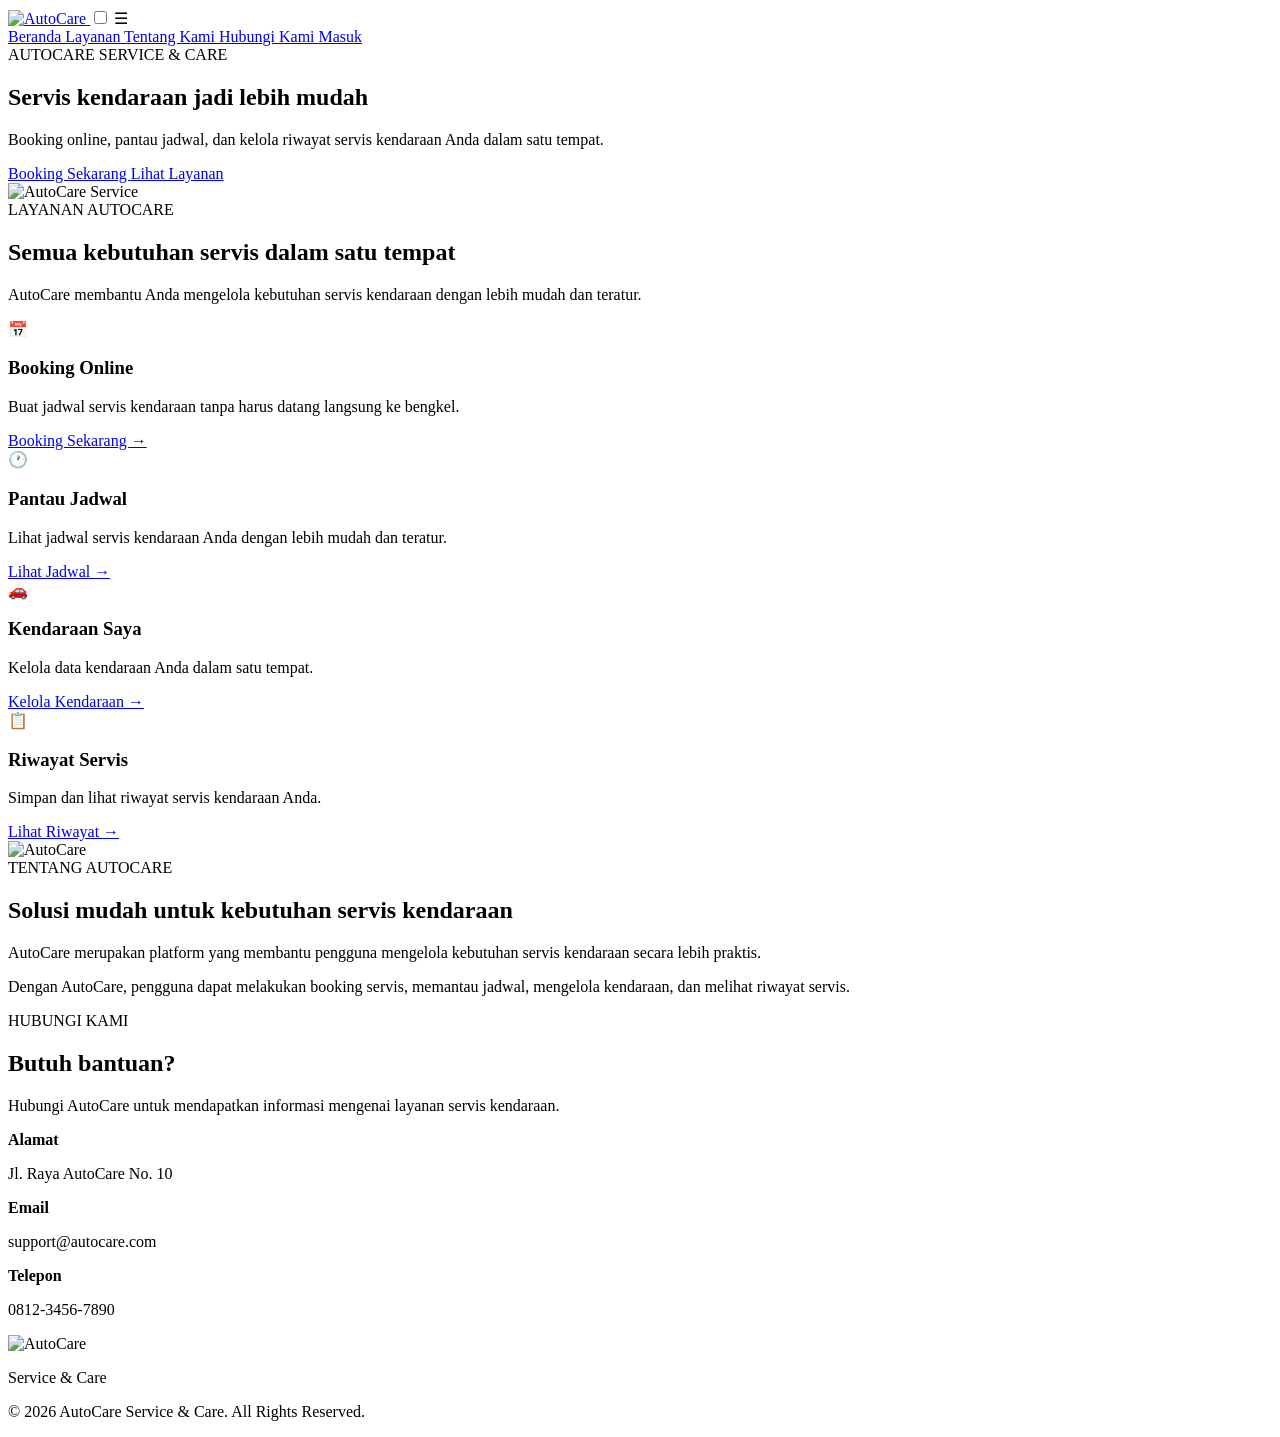
==== index.html @ 20d0d953 "BAB 2 HTML CSS : Tambahkan index login register dan responsive AutoCare" ====
<!DOCTYPE html>
<html lang="id">

<head>
    <meta charset="UTF-8">

    <meta name="viewport"
          content="width=device-width, initial-scale=1.0">

    <title>AutoCare - Service & Care</title>

    <!-- Google Font -->
    <link rel="preconnect"
          href="https://fonts.googleapis.com">

    <link rel="preconnect"
          href="https://fonts.gstatic.com"
          crossorigin>

    <link href="https://fonts.googleapis.com/css2?family=Poppins:wght@400;500;600;700&display=swap"
          rel="stylesheet">

    <!-- CSS -->
    <link rel="stylesheet"
          href="css/style.css">
</head>

<body>

    <!-- NAVBAR -->
    <header class="navbar">

        <div class="nav-container">

            <a href="index.html" class="logo">
                <img src="assets/logo.png"
                     alt="AutoCare">
            </a>

            <!-- Menu Mobile -->
            <input type="checkbox"
                   id="menu-toggle">

            <label for="menu-toggle"
                   class="menu-icon">
                ☰
            </label>

            <nav class="nav-menu">

                <a href="index.html"
                   class="active">
                    Beranda
                </a>

                <a href="#layanan">
                    Layanan
                </a>

                <a href="#tentang">
                    Tentang Kami
                </a>

                <a href="#kontak">
                    Hubungi Kami
                </a>

                <a href="login.html"
                   class="btn-login">
                    Masuk
                </a>

            </nav>

        </div>

    </header>


    <!-- HERO -->
    <main>

        <section class="hero">

            <div class="hero-container">

                <div class="hero-content">

                    <span class="hero-label">
                        AUTOCARE SERVICE & CARE
                    </span>

                    <h1>
                        Servis kendaraan
                        jadi lebih mudah
                    </h1>

                    <p>
                        Booking online, pantau jadwal,
                        dan kelola riwayat servis
                        kendaraan Anda dalam satu tempat.
                    </p>

                    <div class="hero-buttons">

                        <a href="login.html"
                           class="btn-primary">
                            Booking Sekarang
                        </a>

                        <a href="#layanan"
                           class="btn-secondary">
                            Lihat Layanan
                        </a>

                    </div>

                </div>


                <div class="hero-image">

                    <img src="assets/logo.png"
                         alt="AutoCare Service">

                </div>

            </div>

        </section>


        <!-- LAYANAN -->
        <section class="services"
                 id="layanan">

            <div class="section-heading">

                <span>
                    LAYANAN AUTOCARE
                </span>

                <h2>
                    Semua kebutuhan servis
                    dalam satu tempat
                </h2>

                <p>
                    AutoCare membantu Anda mengelola
                    kebutuhan servis kendaraan dengan
                    lebih mudah dan teratur.
                </p>

            </div>


            <div class="service-grid">

                <div class="service-card">

                    <div class="service-icon">
                        📅
                    </div>

                    <h3>
                        Booking Online
                    </h3>

                    <p>
                        Buat jadwal servis kendaraan
                        tanpa harus datang langsung
                        ke bengkel.
                    </p>

                    <a href="login.html">
                        Booking Sekarang →
                    </a>

                </div>


                <div class="service-card">

                    <div class="service-icon">
                        🕐
                    </div>

                    <h3>
                        Pantau Jadwal
                    </h3>

                    <p>
                        Lihat jadwal servis kendaraan
                        Anda dengan lebih mudah dan
                        teratur.
                    </p>

                    <a href="login.html">
                        Lihat Jadwal →
                    </a>

                </div>


                <div class="service-card">

                    <div class="service-icon">
                        🚗
                    </div>

                    <h3>
                        Kendaraan Saya
                    </h3>

                    <p>
                        Kelola data kendaraan Anda
                        dalam satu tempat.
                    </p>

                    <a href="login.html">
                        Kelola Kendaraan →
                    </a>

                </div>


                <div class="service-card">

                    <div class="service-icon">
                        📋
                    </div>

                    <h3>
                        Riwayat Servis
                    </h3>

                    <p>
                        Simpan dan lihat riwayat
                        servis kendaraan Anda.
                    </p>

                    <a href="login.html">
                        Lihat Riwayat →
                    </a>

                </div>

            </div>

        </section>


        <!-- TENTANG -->
        <section class="about"
                 id="tentang">

            <div class="about-container">

                <div class="about-image">

                    <div class="about-logo">
                        <img src="assets/logo.png"
                             alt="AutoCare">
                    </div>

                </div>


                <div class="about-content">

                    <span>
                        TENTANG AUTOCARE
                    </span>

                    <h2>
                        Solusi mudah untuk
                        kebutuhan servis kendaraan
                    </h2>

                    <p>
                        AutoCare merupakan platform yang
                        membantu pengguna mengelola
                        kebutuhan servis kendaraan secara
                        lebih praktis.
                    </p>

                    <p>
                        Dengan AutoCare, pengguna dapat
                        melakukan booking servis, memantau
                        jadwal, mengelola kendaraan, dan
                        melihat riwayat servis.
                    </p>

                </div>

            </div>

        </section>


        <!-- KONTAK -->
        <section class="contact"
                 id="kontak">

            <div class="contact-container">

                <div class="contact-content">

                    <span>
                        HUBUNGI KAMI
                    </span>

                    <h2>
                        Butuh bantuan?
                    </h2>

                    <p>
                        Hubungi AutoCare untuk mendapatkan
                        informasi mengenai layanan servis
                        kendaraan.
                    </p>

                </div>


                <div class="contact-info">

                    <div class="contact-item">

                        <strong>
                            Alamat
                        </strong>

                        <p>
                            Jl. Raya AutoCare No. 10
                        </p>

                    </div>


                    <div class="contact-item">

                        <strong>
                            Email
                        </strong>

                        <p>
                            support@autocare.com
                        </p>

                    </div>


                    <div class="contact-item">

                        <strong>
                            Telepon
                        </strong>

                        <p>
                            0812-3456-7890
                        </p>

                    </div>

                </div>

            </div>

        </section>

    </main>


    <!-- FOOTER -->
    <footer>

        <div class="footer-container">

            <div class="footer-brand">

                <img src="assets/logo.png"
                     alt="AutoCare">

                <p>
                    Service & Care
                </p>

            </div>


            <div class="footer-text">

                <p>
                    © 2026 AutoCare Service & Care.
                    All Rights Reserved.
                </p>

            </div>

        </div>

    </footer>

</body>

</html>
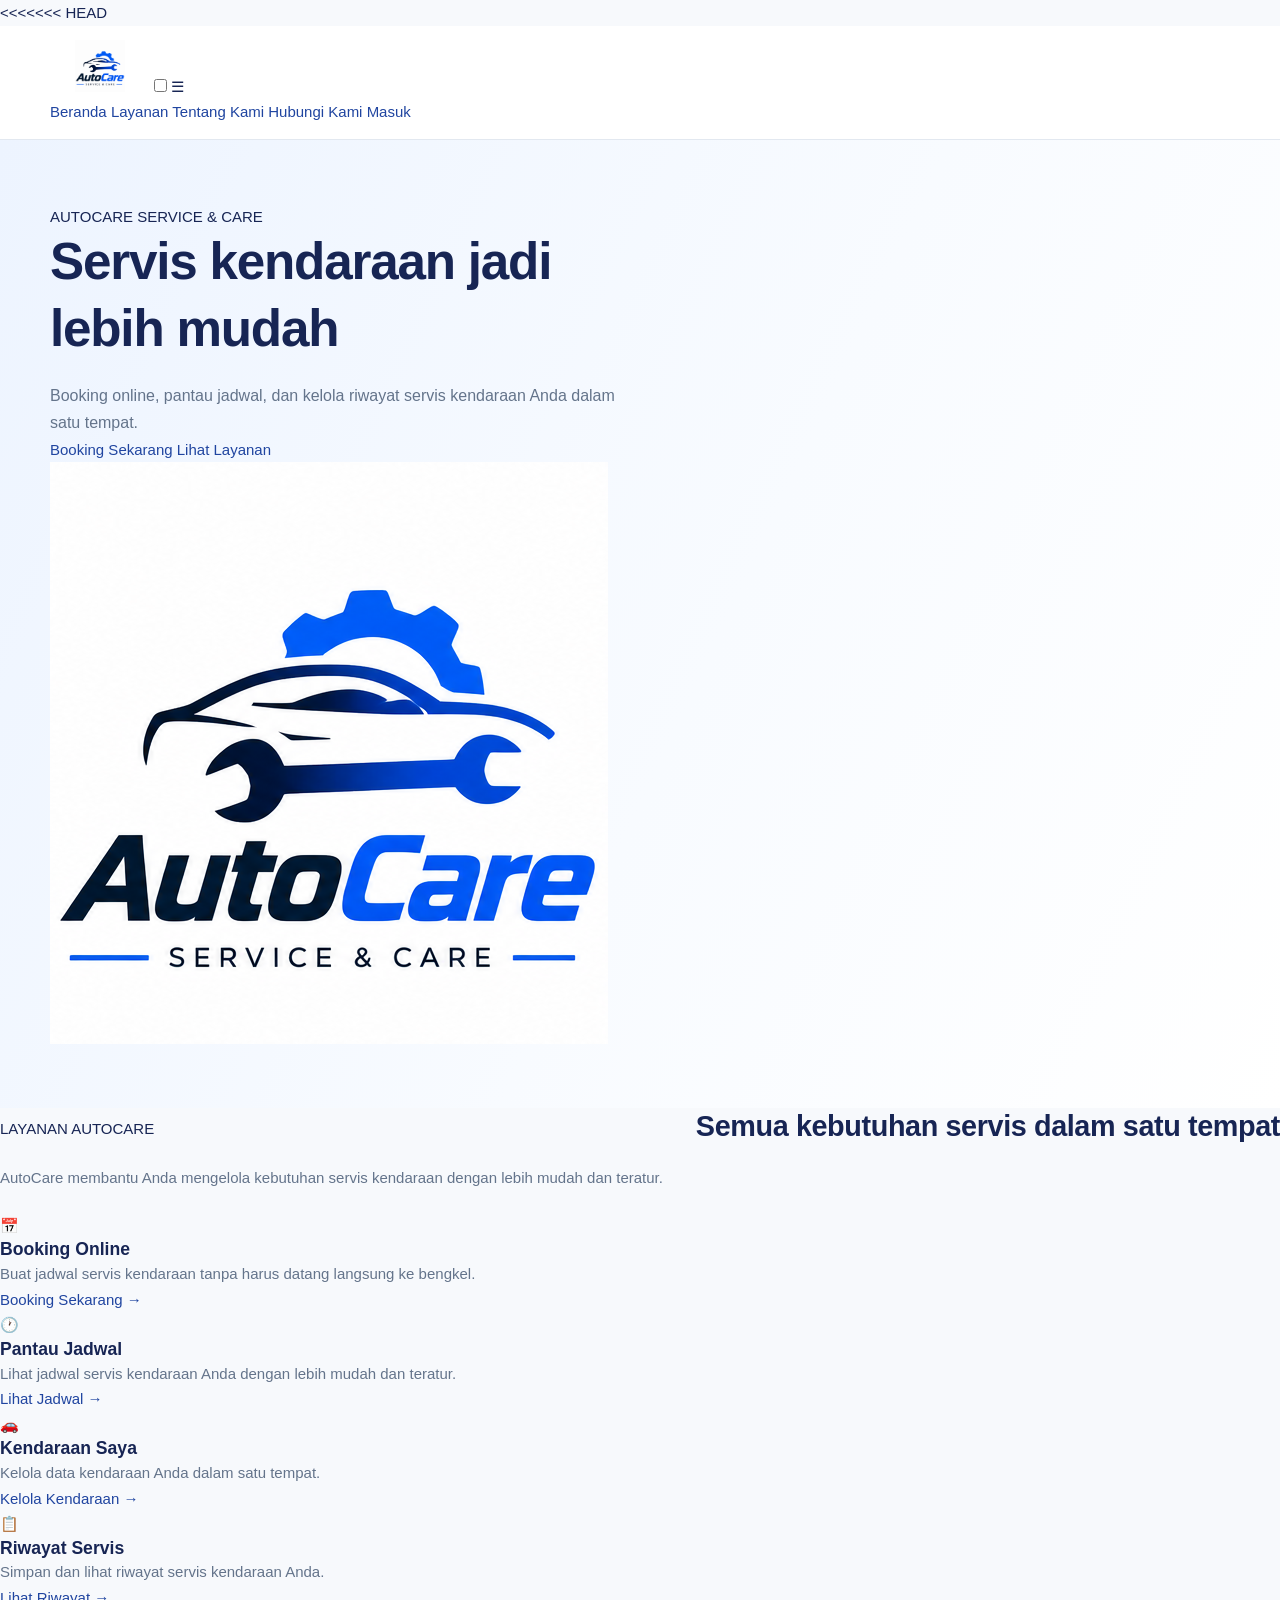
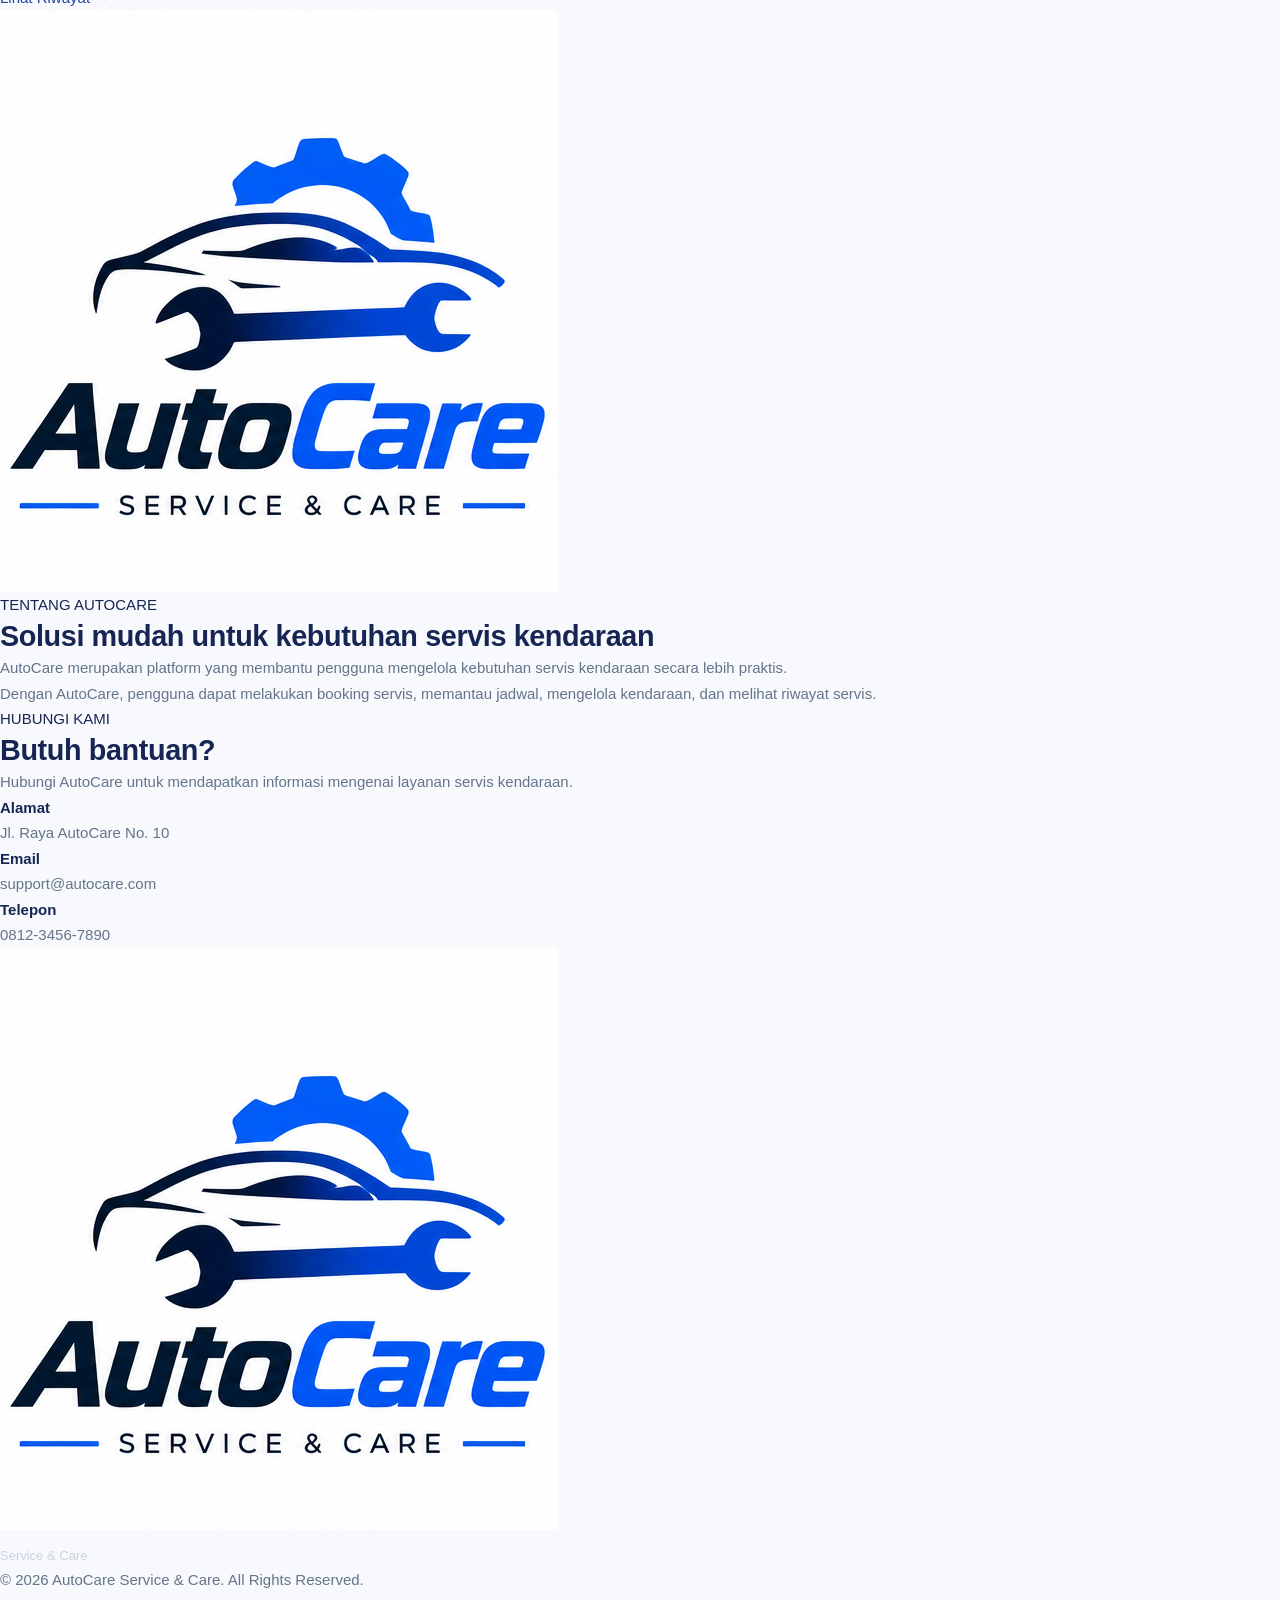
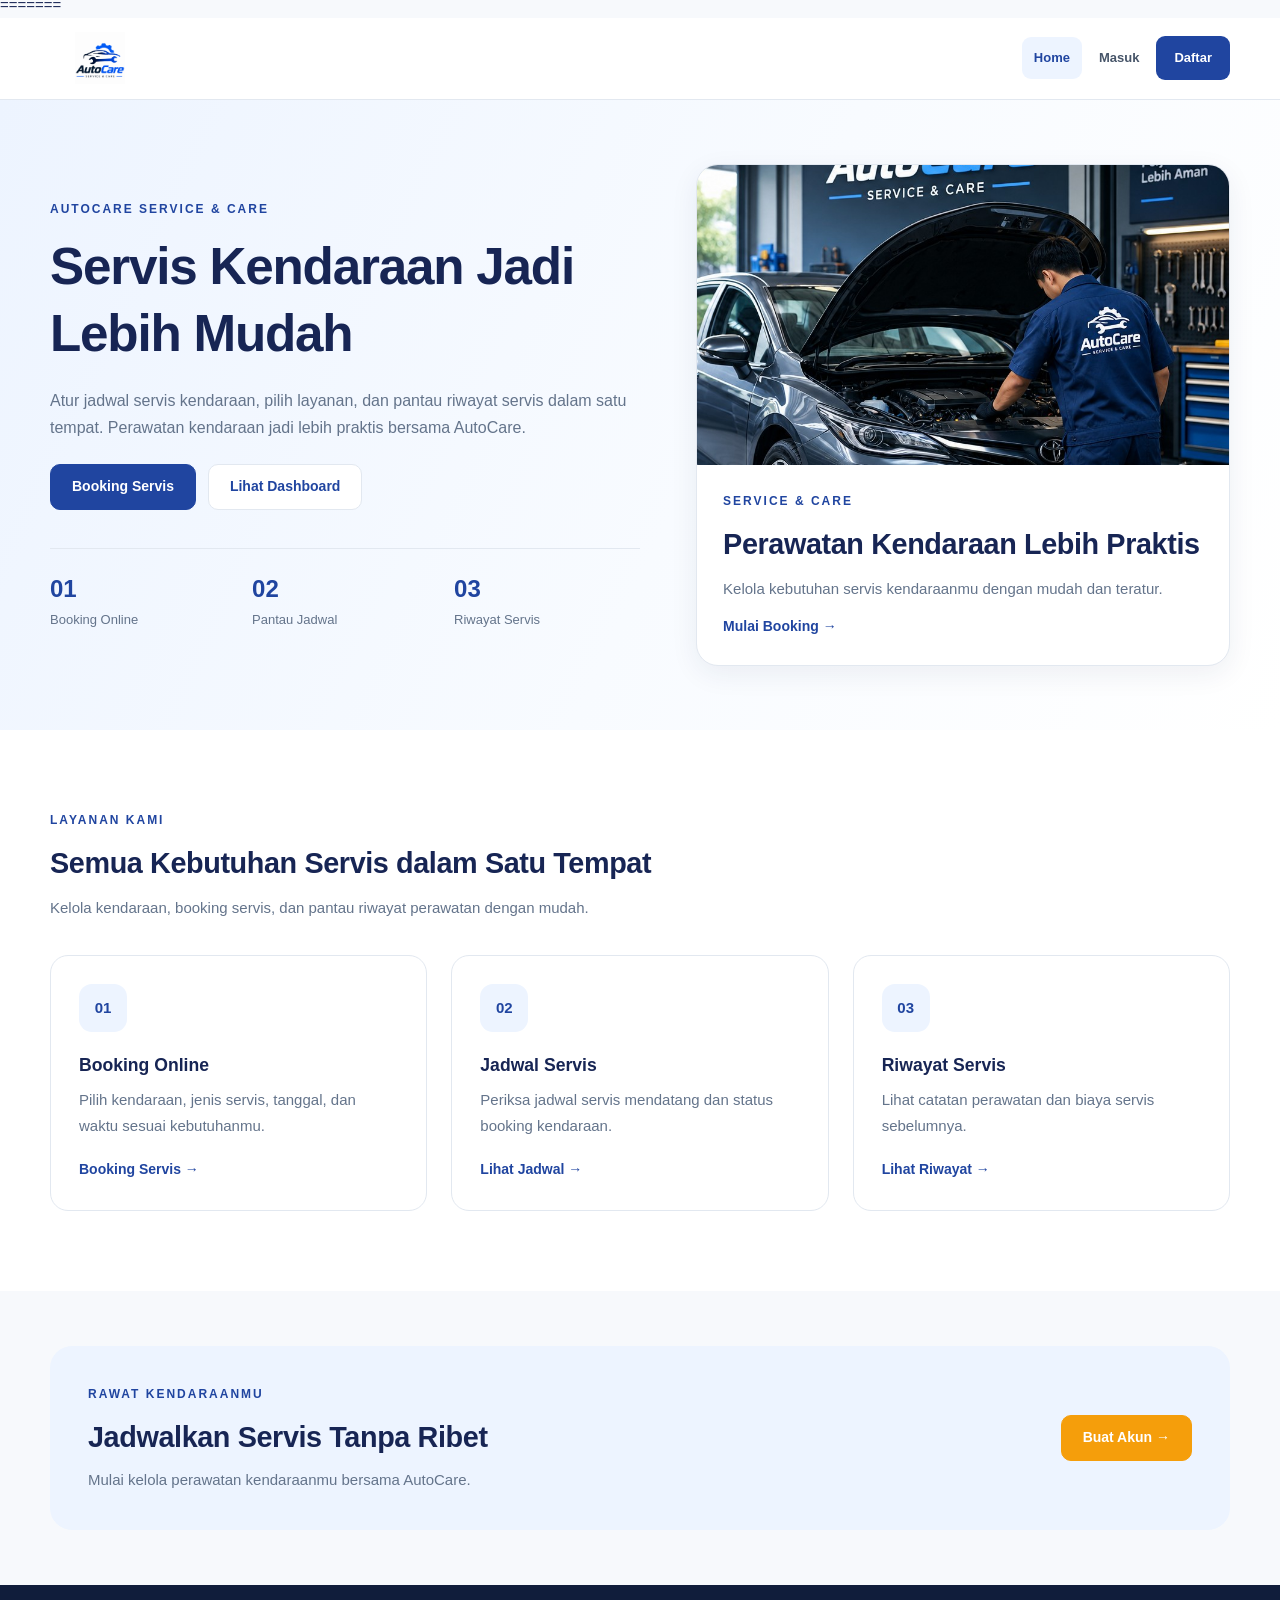
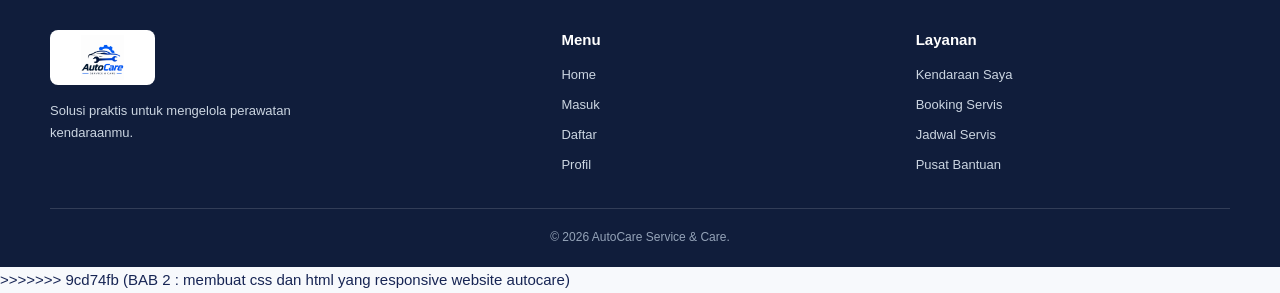
==== commit 145059bf: "BAB 2 : membuat css dan html yang responsive website autocare" ====
--- a/index.html
+++ b/index.html
@@ -1,3 +1,4 @@
+<<<<<<< HEAD
 <!DOCTYPE html>
 <html lang="id">
 
@@ -404,4 +405,133 @@
 
 </body>
 
-</html>+</html>
+=======
+
+<!DOCTYPE html>
+<html lang="id">
+<head>
+    <meta charset="UTF-8">
+    <meta name="viewport" content="width=device-width, initial-scale=1.0">
+    <title>AutoCare - Home</title>
+    <link rel="stylesheet" href="css/style.css">
+</head>
+<body>
+
+<header class="navbar">
+    <a class="logo" href="index.html">
+        <img src="assets/logo.png" alt="AutoCare">
+    </a>
+    <nav class="nav-links">
+        <a class="active" href="index.html">Home</a>
+        <a href="login.html">Masuk</a>
+        <a class="nav-button" href="register.html">Daftar</a>
+    </nav>
+</header>
+
+<main>
+    <section class="hero">
+        <div class="hero-content">
+            <p class="tagline">AUTOCARE SERVICE & CARE</p>
+            <h1>Servis Kendaraan Jadi Lebih Mudah</h1>
+            <p>Atur jadwal servis kendaraan, pilih layanan, dan pantau riwayat servis dalam satu tempat. Perawatan kendaraan jadi lebih praktis bersama AutoCare.</p>
+
+            <div class="hero-actions">
+                <a class="btn" href="booking.html">Booking Servis</a>
+                <a class="btn btn-outline" href="dashboard.html">Lihat Dashboard</a>
+            </div>
+
+            <div class="hero-info">
+                <div><h3>01</h3><p>Booking Online</p></div>
+                <div><h3>02</h3><p>Pantau Jadwal</p></div>
+                <div><h3>03</h3><p>Riwayat Servis</p></div>
+            </div>
+        </div>
+
+        <div class="hero-card">
+            <img src="assets/autocare.jpg" alt="Mekanik sedang memperbaiki kendaraan">
+            <div class="hero-card-content">
+                <p class="tagline">SERVICE & CARE</p>
+                <h2>Perawatan Kendaraan Lebih Praktis</h2>
+                <p>Kelola kebutuhan servis kendaraanmu dengan mudah dan teratur.</p>
+                <a class="text-link" href="booking.html">Mulai Booking →</a>
+            </div>
+        </div>
+    </section>
+
+    <section class="section">
+        <div class="container">
+            <div class="section-intro">
+                <p class="tagline">LAYANAN KAMI</p>
+                <h2>Semua Kebutuhan Servis dalam Satu Tempat</h2>
+                <p>Kelola kendaraan, booking servis, dan pantau riwayat perawatan dengan mudah.</p>
+            </div>
+
+            <div class="card-grid">
+                <article class="card">
+                    <div class="feature-number">01</div>
+                    <h3>Booking Online</h3>
+                    <p>Pilih kendaraan, jenis servis, tanggal, dan waktu sesuai kebutuhanmu.</p>
+                    <a class="text-link" href="booking.html">Booking Servis →</a>
+                </article>
+
+                <article class="card">
+                    <div class="feature-number">02</div>
+                    <h3>Jadwal Servis</h3>
+                    <p>Periksa jadwal servis mendatang dan status booking kendaraan.</p>
+                    <a class="text-link" href="jadwal.html">Lihat Jadwal →</a>
+                </article>
+
+                <article class="card">
+                    <div class="feature-number">03</div>
+                    <h3>Riwayat Servis</h3>
+                    <p>Lihat catatan perawatan dan biaya servis sebelumnya.</p>
+                    <a class="text-link" href="riwayat.html">Lihat Riwayat →</a>
+                </article>
+            </div>
+        </div>
+    </section>
+
+    <section class="container">
+        <div class="cta">
+            <div>
+                <p class="tagline">RAWAT KENDARAANMU</p>
+                <h2>Jadwalkan Servis Tanpa Ribet</h2>
+                <p>Mulai kelola perawatan kendaraanmu bersama AutoCare.</p>
+            </div>
+            <a href="register.html" class="btn btn-orange">Buat Akun →</a>
+        </div>
+    </section>
+</main>
+
+<footer class="footer">
+    <div class="footer-grid">
+        <div class="footer-brand">
+            <a class="logo" href="index.html"><img src="assets/logo.png" alt="AutoCare"></a>
+            <p>Solusi praktis untuk mengelola perawatan kendaraanmu.</p>
+        </div>
+        <div>
+            <h3>Menu</h3>
+            <nav class="footer-links">
+                <a href="index.html">Home</a>
+                <a href="login.html">Masuk</a>
+                <a href="register.html">Daftar</a>
+                <a href="profil.html">Profil</a>
+            </nav>
+        </div>
+        <div>
+            <h3>Layanan</h3>
+            <nav class="footer-links">
+                <a href="kendaraan.html">Kendaraan Saya</a>
+                <a href="booking.html">Booking Servis</a>
+                <a href="jadwal.html">Jadwal Servis</a>
+                <a href="bantuan.html">Pusat Bantuan</a>
+            </nav>
+        </div>
+    </div>
+    <div class="footer-bottom">© 2026 AutoCare Service & Care.</div>
+</footer>
+
+</body>
+</html>
+>>>>>>> 9cd74fb (BAB 2 : membuat css dan html yang responsive website autocare)
--- a/css/style.css
+++ b/css/style.css
@@ -0,0 +1,1294 @@
+
+/* ========================================
+   AUTOCARE SERVICE & CARE
+   Responsive CSS - Desktop, Tablet, Mobile
+   ======================================== */
+
+/* 1. RESET */
+:root {
+    --primary: #2045a0;
+    --primary-dark: #142c68;
+    --primary-light: #edf4ff;
+    --orange: #f59e0b;
+    --text: #172554;
+    --muted: #64748b;
+    --border: #e2e8f0;
+    --background: #f7f9fc;
+    --white: #ffffff;
+    --radius: 18px;
+    --shadow: 0 8px 28px rgba(22, 44, 90, 0.07);
+}
+
+* {
+    margin: 0;
+    padding: 0;
+    box-sizing: border-box;
+}
+
+html {
+    scroll-behavior: smooth;
+    scroll-padding-top: 100px;
+}
+
+body {
+    font-family: Arial, Helvetica, sans-serif;
+    color: var(--text);
+    background: var(--background);
+    font-size: 15px;
+    line-height: 1.7;
+    min-height: 100vh;
+}
+
+img {
+    display: block;
+    max-width: 100%;
+}
+
+a {
+    color: var(--primary);
+    text-decoration: none;
+    transition: color 0.2s ease, background 0.2s ease;
+}
+
+a:hover {
+    color: var(--primary-dark);
+}
+
+button,
+input,
+select,
+textarea {
+    font: inherit;
+}
+
+button {
+    cursor: pointer;
+}
+
+h1,
+h2,
+h3,
+h4 {
+    color: var(--text);
+    line-height: 1.3;
+    overflow-wrap: anywhere;
+}
+
+h1 {
+    font-size: clamp(2rem, 4vw, 3.4rem);
+    letter-spacing: -1.2px;
+}
+
+h2 {
+    font-size: clamp(1.3rem, 2.5vw, 1.8rem);
+    letter-spacing: -0.4px;
+}
+
+h3 {
+    font-size: 1.1rem;
+}
+
+p {
+    color: var(--muted);
+}
+
+.container {
+    width: min(1180px, calc(100% - 48px));
+    margin: 0 auto;
+}
+
+.page {
+    padding: 42px 0 70px;
+}
+
+/* 2. NAVBAR */
+
+.navbar {
+    width: 100%;
+    min-height: 86px;
+    padding: 14px max(24px, calc((100% - 1180px) / 2));
+    background: var(--white);
+    border-bottom: 1px solid var(--border);
+    display: flex;
+    align-items: center;
+    justify-content: space-between;
+    gap: 24px;
+    position: relative;
+    z-index: 5;
+}
+
+.logo {
+    display: inline-flex;
+    align-items: center;
+    flex-shrink: 0;
+}
+
+.logo img {
+    width: 100px;
+    height: 54px;
+    object-fit: contain;
+}
+
+.nav-links {
+    display: flex;
+    align-items: center;
+    justify-content: flex-end;
+    flex-wrap: wrap;
+    gap: 8px;
+}
+
+.nav-links a {
+    color: #475569;
+    padding: 10px 14px;
+    border-radius: 9px;
+    font-size: 14px;
+    font-weight: 600;
+    white-space: nowrap;
+}
+
+.nav-links a:hover,
+.nav-links a.active {
+    color: var(--primary);
+    background: var(--primary-light);
+}
+
+.nav-links a.nav-button {
+    color: var(--white);
+    background: var(--primary);
+    padding: 11px 21px;
+}
+
+.nav-links a.nav-button:hover {
+    color: var(--white);
+    background: var(--primary-dark);
+}
+
+/* 3. BUTTONS */
+
+.btn {
+    display: inline-flex;
+    align-items: center;
+    justify-content: center;
+    gap: 8px;
+    min-height: 46px;
+    padding: 11px 21px;
+    background: var(--primary);
+    color: var(--white);
+    border: 1px solid var(--primary);
+    border-radius: 10px;
+    font-size: 14px;
+    font-weight: 700;
+    text-align: center;
+    line-height: 1.4;
+    transition: all 0.2s ease;
+}
+
+.btn:hover {
+    color: var(--white);
+    background: var(--primary-dark);
+    border-color: var(--primary-dark);
+    transform: translateY(-1px);
+}
+
+.btn-outline {
+    color: var(--primary);
+    background: var(--white);
+    border-color: var(--border);
+}
+
+.btn-outline:hover {
+    color: var(--primary-dark);
+    background: var(--primary-light);
+    border-color: var(--primary);
+}
+
+.btn-orange {
+    color: #fff;
+    background: var(--orange);
+    border-color: var(--orange);
+}
+
+.btn-orange:hover {
+    color: #fff;
+    background: #d97706;
+    border-color: #d97706;
+}
+
+.text-link {
+    display: inline-block;
+    font-weight: 700;
+    font-size: 14px;
+}
+
+.hero-actions,
+.form-actions {
+    display: flex;
+    flex-wrap: wrap;
+    align-items: center;
+    gap: 12px;
+    margin-top: 22px;
+}
+
+/* 4. HOME / HERO */
+
+.hero {
+    width: 100%;
+    min-height: 570px;
+    padding: 64px max(24px, calc((100% - 1180px) / 2));
+    display: grid;
+    grid-template-columns: minmax(0, 1.05fr) minmax(0, 0.95fr);
+    align-items: center;
+    gap: 56px;
+    background: linear-gradient(115deg, #edf4ff 0%, #f8fbff 55%, #ffffff 100%);
+}
+
+.hero-content {
+    min-width: 0;
+}
+
+.tagline {
+    color: var(--primary);
+    font-size: 12px;
+    font-weight: 800;
+    letter-spacing: 2px;
+    text-transform: uppercase;
+    margin-bottom: 15px;
+}
+
+.hero-content h1 {
+    max-width: 650px;
+    margin-bottom: 20px;
+}
+
+.hero-content > p:not(.tagline) {
+    max-width: 590px;
+    font-size: 16px;
+}
+
+.hero-card {
+    min-width: 0;
+    overflow: hidden;
+    background: var(--white);
+    border: 1px solid var(--border);
+    border-radius: 22px;
+    box-shadow: var(--shadow);
+}
+
+.hero-card > img {
+    width: 100%;
+    height: 300px;
+    object-fit: cover;
+}
+
+.hero-card-content {
+    padding: 26px;
+}
+
+.hero-card-content h2 {
+    margin-bottom: 12px;
+}
+
+.hero-card-content .text-link {
+    margin-top: 14px;
+}
+
+.hero-info {
+    display: grid;
+    grid-template-columns: repeat(3, minmax(0, 1fr));
+    gap: 16px;
+    margin-top: 38px;
+    padding-top: 24px;
+    border-top: 1px solid var(--border);
+}
+
+.hero-info > div {
+    min-width: 0;
+}
+
+.hero-info h3 {
+    color: var(--primary);
+    font-size: 24px;
+    margin-bottom: 5px;
+}
+
+.hero-info p {
+    font-size: 13px;
+}
+
+/* 5. SECTION & FEATURE CARDS */
+
+.section {
+    padding: 80px 0;
+    background: var(--white);
+}
+
+.section-intro {
+    max-width: 650px;
+    margin-bottom: 35px;
+}
+
+.section-intro h2 {
+    margin-bottom: 12px;
+}
+
+.card-grid {
+    display: grid;
+    grid-template-columns: repeat(3, minmax(0, 1fr));
+    gap: 24px;
+}
+
+.card {
+    min-width: 0;
+    padding: 28px;
+    background: var(--white);
+    border: 1px solid var(--border);
+    border-radius: var(--radius);
+    transition: transform 0.2s ease, box-shadow 0.2s ease;
+}
+
+.card:hover {
+    transform: translateY(-4px);
+    box-shadow: var(--shadow);
+}
+
+.feature-number {
+    display: inline-flex;
+    align-items: center;
+    justify-content: center;
+    width: 48px;
+    height: 48px;
+    margin-bottom: 22px;
+    border-radius: 13px;
+    background: var(--primary-light);
+    color: var(--primary);
+    font-weight: 800;
+}
+
+.card h3 {
+    margin-bottom: 10px;
+}
+
+.card p {
+    margin-bottom: 20px;
+}
+
+.cta {
+    display: flex;
+    align-items: center;
+    justify-content: space-between;
+    gap: 24px;
+    margin: 55px 0;
+    padding: 38px;
+    border-radius: 22px;
+    background: var(--primary-light);
+}
+
+.cta h2 {
+    margin-bottom: 10px;
+}
+
+.cta p:not(.tagline) {
+    max-width: 600px;
+}
+
+/* 6. PAGE HEADER */
+
+.page-header {
+    margin-bottom: 30px;
+}
+
+.page-header h1 {
+    font-size: clamp(2rem, 4vw, 2.8rem);
+    margin-bottom: 10px;
+}
+
+.page-header > p:not(.tagline) {
+    max-width: 650px;
+}
+
+/* 7. DASHBOARD BANNER */
+
+.dashboard-banner {
+    display: grid;
+    grid-template-columns: minmax(0, 1.1fr) minmax(250px, 0.9fr);
+    align-items: center;
+    gap: 32px;
+    margin-bottom: 30px;
+    padding: 34px;
+    overflow: hidden;
+    border: 1px solid #dce7fa;
+    border-radius: 22px;
+    background: linear-gradient(120deg, #edf4ff, #ffffff);
+}
+
+.dashboard-banner h1 {
+    font-size: clamp(1.8rem, 3vw, 2.6rem);
+    margin-bottom: 12px;
+}
+
+.dashboard-banner img {
+    width: 100%;
+    height: 250px;
+    object-fit: cover;
+    border-radius: 16px;
+}
+
+/* 8. DASHBOARD STATISTICS */
+
+.stats-grid {
+    display: grid;
+    grid-template-columns: repeat(4, minmax(0, 1fr));
+    gap: 20px;
+    margin-bottom: 30px;
+}
+
+.stat-card {
+    min-width: 0;
+    padding: 23px;
+    border: 1px solid var(--border);
+    border-radius: 16px;
+    background: var(--white);
+    box-shadow: 0 4px 16px rgba(22, 44, 90, 0.03);
+}
+
+.stat-card > p {
+    font-size: 13px;
+    font-weight: 600;
+}
+
+.stat-card h2 {
+    color: var(--primary);
+    font-size: 32px;
+    margin: 7px 0;
+}
+
+.stat-card a {
+    font-size: 12px;
+    font-weight: 700;
+}
+
+/* 9. PANELS */
+
+.panel {
+    min-width: 0;
+    margin-bottom: 26px;
+    padding: 28px;
+    background: var(--white);
+    border: 1px solid var(--border);
+    border-radius: var(--radius);
+    box-shadow: 0 4px 16px rgba(22, 44, 90, 0.025);
+}
+
+.panel > h2 {
+    margin-bottom: 22px;
+}
+
+.section-heading {
+    display: flex;
+    align-items: center;
+    justify-content: space-between;
+    flex-wrap: wrap;
+    gap: 16px;
+    margin-bottom: 22px;
+}
+
+.section-heading h2 {
+    margin-bottom: 4px;
+}
+
+.muted {
+    color: var(--muted);
+    font-size: 13px;
+}
+
+/* 10. TABLES */
+
+.table-wrap {
+    width: 100%;
+    overflow-x: auto;
+    border: 1px solid var(--border);
+    border-radius: 12px;
+    -webkit-overflow-scrolling: touch;
+}
+
+table {
+    width: 100%;
+    min-width: 650px;
+    border-collapse: collapse;
+    background: var(--white);
+    text-align: left;
+}
+
+thead {
+    background: #f1f5fb;
+}
+
+th,
+td {
+    padding: 15px 17px;
+    border-bottom: 1px solid var(--border);
+    font-size: 13px;
+    white-space: nowrap;
+}
+
+th {
+    color: #334155;
+    font-weight: 800;
+}
+
+td {
+    color: #475569;
+}
+
+tbody tr:last-child td {
+    border-bottom: none;
+}
+
+tbody tr:hover {
+    background: #f8faff;
+}
+
+/* 11. STATUS LABELS */
+
+.status {
+    display: inline-flex;
+    align-items: center;
+    justify-content: center;
+    padding: 5px 10px;
+    border-radius: 30px;
+    font-size: 11px;
+    font-weight: 800;
+    white-space: nowrap;
+}
+
+.status-warning {
+    color: #92400e;
+    background: #fef3c7;
+}
+
+.status-success {
+    color: #166534;
+    background: #dcfce7;
+}
+
+.status-info {
+    color: #1e40af;
+    background: #dbeafe;
+}
+
+/* 12. FORM */
+
+.form-grid {
+    display: grid;
+    grid-template-columns: repeat(2, minmax(0, 1fr));
+    gap: 22px;
+}
+
+.form-group {
+    display: flex;
+    flex-direction: column;
+    min-width: 0;
+    gap: 8px;
+}
+
+.form-full {
+    grid-column: 1 / -1;
+}
+
+.form-group label {
+    color: #334155;
+    font-size: 13px;
+    font-weight: 700;
+}
+
+.form-group input,
+.form-group select,
+.form-group textarea {
+    width: 100%;
+    min-width: 0;
+    min-height: 48px;
+    padding: 12px 14px;
+    color: var(--text);
+    background: #fff;
+    border: 1px solid #cbd5e1;
+    border-radius: 10px;
+    outline: none;
+    transition: border-color 0.2s ease, box-shadow 0.2s ease;
+}
+
+.form-group textarea {
+    min-height: 125px;
+    resize: vertical;
+}
+
+.form-group input::placeholder,
+.form-group textarea::placeholder {
+    color: #94a3b8;
+}
+
+.form-group input:focus,
+.form-group select:focus,
+.form-group textarea:focus {
+    border-color: var(--primary);
+    box-shadow: 0 0 0 3px rgba(32, 69, 160, 0.12);
+}
+
+.form-actions {
+    margin-top: 25px;
+}
+
+.form-actions .btn {
+    min-width: 140px;
+}
+
+form > .btn {
+    margin-top: 20px;
+}
+
+/* 13. LOGIN & REGISTER */
+
+.auth-page {
+    min-height: calc(100vh - 170px);
+    padding: 55px 24px;
+    display: flex;
+    align-items: center;
+    justify-content: center;
+    background:
+        radial-gradient(circle at top left, #e0ebff 0, transparent 38%),
+        var(--background);
+}
+
+.auth-card {
+    width: 100%;
+    max-width: 470px;
+    padding: 38px;
+    border: 1px solid var(--border);
+    border-radius: 22px;
+    background: var(--white);
+    box-shadow: var(--shadow);
+}
+
+.auth-card > .logo {
+    margin-bottom: 28px;
+}
+
+.auth-card > .logo img {
+    width: 100px;
+}
+
+.auth-card .tagline {
+    margin-bottom: 8px;
+}
+
+.auth-card h1 {
+    font-size: 32px;
+    margin-bottom: 10px;
+}
+
+.auth-card > p:not(.tagline) {
+    margin-bottom: 27px;
+    font-size: 14px;
+}
+
+.auth-card form {
+    display: flex;
+    flex-direction: column;
+    gap: 18px;
+}
+
+.auth-card form .btn {
+    width: 100%;
+    margin-top: 4px;
+}
+
+.auth-bottom {
+    padding-top: 24px;
+    text-align: center;
+    font-size: 13px;
+    color: var(--muted);
+}
+
+.auth-bottom a {
+    font-weight: 700;
+}
+
+.back-home {
+    display: block;
+    margin-top: 20px;
+    text-align: center;
+    font-size: 13px;
+}
+
+/* 14. PROFILE */
+
+.profile-layout {
+    display: grid;
+    grid-template-columns: minmax(220px, 0.7fr) minmax(0, 1.5fr);
+    align-items: start;
+    gap: 25px;
+}
+
+.profile-summary {
+    text-align: center;
+}
+
+.profile-summary h2 {
+    font-size: 19px;
+    margin: 15px 0 5px;
+}
+
+.profile-summary .btn {
+    margin-top: 22px;
+}
+
+.avatar {
+    display: flex;
+    align-items: center;
+    justify-content: center;
+    width: 85px;
+    height: 85px;
+    margin: 0 auto;
+    color: var(--white);
+    background: var(--primary);
+    border-radius: 50%;
+    font-size: 34px;
+    font-weight: 800;
+}
+
+/* 15. HELP PAGE */
+
+.help-item {
+    padding: 22px 0;
+    border-bottom: 1px solid var(--border);
+}
+
+.help-item:first-of-type {
+    padding-top: 5px;
+}
+
+.help-item:last-of-type {
+    border-bottom: none;
+}
+
+.help-item h3 {
+    margin-bottom: 9px;
+}
+
+.help-item p {
+    margin-bottom: 12px;
+}
+
+/* 16. FOOTER */
+
+.footer {
+    margin-top: 45px;
+    padding: 45px 24px 20px;
+    color: #cbd5e1;
+    background: #101d3b;
+}
+
+.footer-grid {
+    width: min(1180px, 100%);
+    margin: 0 auto;
+    display: grid;
+    grid-template-columns: 1.5fr 1fr 1fr;
+    gap: 40px;
+}
+
+.footer .logo img {
+    width: 105px;
+    height: 55px;
+    padding: 5px;
+    border-radius: 8px;
+    background: #fff;
+}
+
+.footer-brand p {
+    max-width: 300px;
+    margin-top: 15px;
+    color: #cbd5e1;
+    font-size: 13px;
+}
+
+.footer h3 {
+    color: #fff;
+    font-size: 15px;
+    margin-bottom: 14px;
+}
+
+.footer-links {
+    display: flex;
+    flex-direction: column;
+    align-items: flex-start;
+    gap: 8px;
+}
+
+.footer-links a {
+    color: #cbd5e1;
+    font-size: 13px;
+}
+
+.footer-links a:hover {
+    color: #fff;
+}
+
+.footer-bottom {
+    width: min(1180px, 100%);
+    margin: 32px auto 0;
+    padding-top: 18px;
+    border-top: 1px solid rgba(255, 255, 255, 0.14);
+    color: #94a3b8;
+    font-size: 12px;
+    text-align: center;
+}
+
+/* ========================================
+   RESPONSIVE TABLET
+   ======================================== */
+
+@media (max-width: 1000px) {
+    .navbar {
+        padding: 14px 24px;
+        gap: 15px;
+    }
+
+    .nav-links {
+        gap: 3px;
+    }
+
+    .nav-links a {
+        padding: 9px 10px;
+        font-size: 13px;
+    }
+
+    .hero {
+        padding: 50px 30px;
+        gap: 30px;
+    }
+
+    .hero-card > img {
+        height: 250px;
+    }
+
+    .stats-grid {
+        grid-template-columns: repeat(2, minmax(0, 1fr));
+    }
+
+    .dashboard-banner {
+        gap: 22px;
+        padding: 25px;
+    }
+
+    .card-grid {
+        gap: 16px;
+    }
+
+    .card {
+        padding: 22px;
+    }
+}
+
+/* ========================================
+   RESPONSIVE MOBILE
+   ======================================== */
+
+@media (max-width: 700px) {
+    html {
+        scroll-padding-top: 20px;
+    }
+
+    body {
+        font-size: 14px;
+    }
+
+    .container {
+        width: calc(100% - 32px);
+    }
+
+    .page {
+        padding: 28px 0 45px;
+    }
+
+    /* Navbar mobile */
+    .navbar {
+        min-height: auto;
+        padding: 12px 16px;
+        flex-direction: column;
+        align-items: flex-start;
+        gap: 12px;
+    }
+
+    .logo img {
+        width: 85px;
+        height: 45px;
+    }
+
+    .nav-links {
+        width: 100%;
+        display: flex;
+        flex-wrap: nowrap;
+        justify-content: flex-start;
+        gap: 6px;
+        overflow-x: auto;
+        padding-bottom: 5px;
+        scrollbar-width: thin;
+        -webkit-overflow-scrolling: touch;
+    }
+
+    .nav-links a {
+        flex: 0 0 auto;
+        padding: 9px 12px;
+        font-size: 12px;
+    }
+
+    .nav-links a.nav-button {
+        padding: 9px 14px;
+    }
+
+    /* Home */
+    .hero {
+        min-height: auto;
+        padding: 42px 16px;
+        grid-template-columns: minmax(0, 1fr);
+        gap: 30px;
+    }
+
+    .hero-content h1 {
+        font-size: clamp(2rem, 9vw, 2.8rem);
+        letter-spacing: -0.8px;
+    }
+
+    .hero-content > p:not(.tagline) {
+        font-size: 14px;
+    }
+
+    .hero-actions {
+        gap: 10px;
+    }
+
+    .hero-actions .btn {
+        flex: 1 1 140px;
+    }
+
+    .hero-info {
+        gap: 8px;
+        margin-top: 28px;
+        padding-top: 18px;
+    }
+
+    .hero-info h3 {
+        font-size: 21px;
+    }
+
+    .hero-info p {
+        font-size: 11px;
+    }
+
+    .hero-card > img {
+        height: 220px;
+    }
+
+    .hero-card-content {
+        padding: 21px;
+    }
+
+    .section {
+        padding: 48px 0;
+    }
+
+    .section-intro {
+        margin-bottom: 25px;
+    }
+
+    .card-grid {
+        grid-template-columns: minmax(0, 1fr);
+        gap: 15px;
+    }
+
+    .card {
+        padding: 23px;
+    }
+
+    .feature-number {
+        margin-bottom: 14px;
+    }
+
+    .cta {
+        margin: 30px 0;
+        padding: 25px;
+        align-items: flex-start;
+        flex-direction: column;
+        gap: 18px;
+    }
+
+    /* Dashboard */
+    .dashboard-banner {
+        grid-template-columns: minmax(0, 1fr);
+        padding: 22px;
+        gap: 20px;
+    }
+
+    .dashboard-banner img {
+        height: 210px;
+    }
+
+    .stats-grid {
+        grid-template-columns: repeat(2, minmax(0, 1fr));
+        gap: 12px;
+        margin-bottom: 20px;
+    }
+
+    .stat-card {
+        padding: 16px;
+    }
+
+    .stat-card h2 {
+        font-size: 27px;
+    }
+
+    /* Panels and tables */
+    .panel {
+        padding: 20px 16px;
+        margin-bottom: 20px;
+        border-radius: 14px;
+    }
+
+    .section-heading {
+        align-items: flex-start;
+        flex-direction: column;
+        gap: 12px;
+    }
+
+    .section-heading .btn {
+        width: 100%;
+    }
+
+    th,
+    td {
+        padding: 12px;
+        font-size: 12px;
+    }
+
+    /* Forms */
+    .form-grid {
+        grid-template-columns: minmax(0, 1fr);
+        gap: 17px;
+    }
+
+    .form-full {
+        grid-column: auto;
+    }
+
+    .form-actions {
+        align-items: stretch;
+        flex-direction: column;
+    }
+
+    .form-actions .btn {
+        width: 100%;
+    }
+
+    .btn {
+        min-height: 45px;
+    }
+
+    /* Login & register */
+    .auth-page {
+        min-height: auto;
+        padding: 30px 16px 45px;
+    }
+
+    .auth-card {
+        max-width: 480px;
+        padding: 27px 21px;
+        border-radius: 17px;
+    }
+
+    .auth-card h1 {
+        font-size: 28px;
+    }
+
+    /* Profile */
+    .profile-layout {
+        grid-template-columns: minmax(0, 1fr);
+        gap: 16px;
+    }
+
+    .profile-summary {
+        padding: 25px 18px;
+    }
+
+    /* Footer */
+    .footer {
+        margin-top: 25px;
+        padding: 32px 18px 18px;
+    }
+
+    .footer-grid {
+        grid-template-columns: minmax(0, 1fr);
+        gap: 26px;
+    }
+
+    .footer-bottom {
+        margin-top: 25px;
+    }
+}
+
+/* ========================================
+   MOBILE KECIL
+   ======================================== */
+
+@media (max-width: 380px) {
+    .container {
+        width: calc(100% - 24px);
+    }
+
+    .hero {
+        padding: 32px 12px;
+    }
+
+    .hero-content h1 {
+        font-size: 30px;
+    }
+
+    .hero-actions {
+        flex-direction: column;
+        align-items: stretch;
+    }
+
+    .hero-actions .btn {
+        width: 100%;
+    }
+
+    .hero-info {
+        grid-template-columns: 1fr;
+        gap: 12px;
+    }
+
+    .hero-info > div {
+        display: flex;
+        align-items: center;
+        gap: 12px;
+    }
+
+    .hero-info h3 {
+        margin: 0;
+    }
+
+    .stats-grid {
+        gap: 9px;
+    }
+
+    .stat-card {
+        padding: 12px;
+    }
+
+    .stat-card h2 {
+        font-size: 24px;
+    }
+
+    .panel {
+        padding: 17px 12px;
+    }
+
+    .auth-card {
+        padding: 23px 17px;
+    }
+
+    .cta {
+        padding: 20px;
+    }
+}
+
+
+/* NAVBAR FINAL */
+.navbar {
+    min-height: 82px;
+    padding: 14px max(24px, calc((100% - 1180px) / 2));
+    display: flex;
+    align-items: center;
+    justify-content: space-between;
+    gap: 24px;
+    background: #ffffff;
+    border-bottom: 1px solid #e2e8f0;
+}
+
+.logo img {
+    width: 100px;
+    height: 52px;
+    object-fit: contain;
+}
+
+.nav-links {
+    display: flex;
+    align-items: center;
+    justify-content: flex-end;
+    flex-wrap: wrap;
+    gap: 5px;
+}
+
+.nav-links a {
+    padding: 10px 12px;
+    color: #475569;
+    border-radius: 9px;
+    font-size: 13px;
+    font-weight: 600;
+    white-space: nowrap;
+}
+
+.nav-links a:hover,
+.nav-links a.active {
+    color: #2045a0;
+    background: #edf4ff;
+}
+
+.nav-links a.nav-button {
+    padding: 11px 18px;
+    color: #ffffff;
+    background: #2045a0;
+}
+
+.nav-links a.nav-button:hover {
+    background: #142c68;
+}
+
+.auth-navbar {
+    justify-content: flex-start;
+}
+
+@media (max-width: 900px) {
+    .navbar {
+        padding: 14px 20px;
+        align-items: flex-start;
+        flex-direction: column;
+        gap: 12px;
+    }
+
+    .nav-links {
+        width: 100%;
+        justify-content: flex-start;
+        flex-wrap: nowrap;
+        overflow-x: auto;
+        padding-bottom: 6px;
+    }
+
+    .nav-links a {
+        flex-shrink: 0;
+    }
+}
+
+@media (max-width: 480px) {
+    .navbar {
+        padding: 12px 15px;
+    }
+
+    .logo img {
+        width: 85px;
+        height: 44px;
+    }
+
+    .nav-links a {
+        padding: 9px 11px;
+        font-size: 12px;
+    }
+}
--- a/css/style.css
+++ b/css/style.css
@@ -0,0 +1,1294 @@
+
+/* ========================================
+   AUTOCARE SERVICE & CARE
+   Responsive CSS - Desktop, Tablet, Mobile
+   ======================================== */
+
+/* 1. RESET */
+:root {
+    --primary: #2045a0;
+    --primary-dark: #142c68;
+    --primary-light: #edf4ff;
+    --orange: #f59e0b;
+    --text: #172554;
+    --muted: #64748b;
+    --border: #e2e8f0;
+    --background: #f7f9fc;
+    --white: #ffffff;
+    --radius: 18px;
+    --shadow: 0 8px 28px rgba(22, 44, 90, 0.07);
+}
+
+* {
+    margin: 0;
+    padding: 0;
+    box-sizing: border-box;
+}
+
+html {
+    scroll-behavior: smooth;
+    scroll-padding-top: 100px;
+}
+
+body {
+    font-family: Arial, Helvetica, sans-serif;
+    color: var(--text);
+    background: var(--background);
+    font-size: 15px;
+    line-height: 1.7;
+    min-height: 100vh;
+}
+
+img {
+    display: block;
+    max-width: 100%;
+}
+
+a {
+    color: var(--primary);
+    text-decoration: none;
+    transition: color 0.2s ease, background 0.2s ease;
+}
+
+a:hover {
+    color: var(--primary-dark);
+}
+
+button,
+input,
+select,
+textarea {
+    font: inherit;
+}
+
+button {
+    cursor: pointer;
+}
+
+h1,
+h2,
+h3,
+h4 {
+    color: var(--text);
+    line-height: 1.3;
+    overflow-wrap: anywhere;
+}
+
+h1 {
+    font-size: clamp(2rem, 4vw, 3.4rem);
+    letter-spacing: -1.2px;
+}
+
+h2 {
+    font-size: clamp(1.3rem, 2.5vw, 1.8rem);
+    letter-spacing: -0.4px;
+}
+
+h3 {
+    font-size: 1.1rem;
+}
+
+p {
+    color: var(--muted);
+}
+
+.container {
+    width: min(1180px, calc(100% - 48px));
+    margin: 0 auto;
+}
+
+.page {
+    padding: 42px 0 70px;
+}
+
+/* 2. NAVBAR */
+
+.navbar {
+    width: 100%;
+    min-height: 86px;
+    padding: 14px max(24px, calc((100% - 1180px) / 2));
+    background: var(--white);
+    border-bottom: 1px solid var(--border);
+    display: flex;
+    align-items: center;
+    justify-content: space-between;
+    gap: 24px;
+    position: relative;
+    z-index: 5;
+}
+
+.logo {
+    display: inline-flex;
+    align-items: center;
+    flex-shrink: 0;
+}
+
+.logo img {
+    width: 100px;
+    height: 54px;
+    object-fit: contain;
+}
+
+.nav-links {
+    display: flex;
+    align-items: center;
+    justify-content: flex-end;
+    flex-wrap: wrap;
+    gap: 8px;
+}
+
+.nav-links a {
+    color: #475569;
+    padding: 10px 14px;
+    border-radius: 9px;
+    font-size: 14px;
+    font-weight: 600;
+    white-space: nowrap;
+}
+
+.nav-links a:hover,
+.nav-links a.active {
+    color: var(--primary);
+    background: var(--primary-light);
+}
+
+.nav-links a.nav-button {
+    color: var(--white);
+    background: var(--primary);
+    padding: 11px 21px;
+}
+
+.nav-links a.nav-button:hover {
+    color: var(--white);
+    background: var(--primary-dark);
+}
+
+/* 3. BUTTONS */
+
+.btn {
+    display: inline-flex;
+    align-items: center;
+    justify-content: center;
+    gap: 8px;
+    min-height: 46px;
+    padding: 11px 21px;
+    background: var(--primary);
+    color: var(--white);
+    border: 1px solid var(--primary);
+    border-radius: 10px;
+    font-size: 14px;
+    font-weight: 700;
+    text-align: center;
+    line-height: 1.4;
+    transition: all 0.2s ease;
+}
+
+.btn:hover {
+    color: var(--white);
+    background: var(--primary-dark);
+    border-color: var(--primary-dark);
+    transform: translateY(-1px);
+}
+
+.btn-outline {
+    color: var(--primary);
+    background: var(--white);
+    border-color: var(--border);
+}
+
+.btn-outline:hover {
+    color: var(--primary-dark);
+    background: var(--primary-light);
+    border-color: var(--primary);
+}
+
+.btn-orange {
+    color: #fff;
+    background: var(--orange);
+    border-color: var(--orange);
+}
+
+.btn-orange:hover {
+    color: #fff;
+    background: #d97706;
+    border-color: #d97706;
+}
+
+.text-link {
+    display: inline-block;
+    font-weight: 700;
+    font-size: 14px;
+}
+
+.hero-actions,
+.form-actions {
+    display: flex;
+    flex-wrap: wrap;
+    align-items: center;
+    gap: 12px;
+    margin-top: 22px;
+}
+
+/* 4. HOME / HERO */
+
+.hero {
+    width: 100%;
+    min-height: 570px;
+    padding: 64px max(24px, calc((100% - 1180px) / 2));
+    display: grid;
+    grid-template-columns: minmax(0, 1.05fr) minmax(0, 0.95fr);
+    align-items: center;
+    gap: 56px;
+    background: linear-gradient(115deg, #edf4ff 0%, #f8fbff 55%, #ffffff 100%);
+}
+
+.hero-content {
+    min-width: 0;
+}
+
+.tagline {
+    color: var(--primary);
+    font-size: 12px;
+    font-weight: 800;
+    letter-spacing: 2px;
+    text-transform: uppercase;
+    margin-bottom: 15px;
+}
+
+.hero-content h1 {
+    max-width: 650px;
+    margin-bottom: 20px;
+}
+
+.hero-content > p:not(.tagline) {
+    max-width: 590px;
+    font-size: 16px;
+}
+
+.hero-card {
+    min-width: 0;
+    overflow: hidden;
+    background: var(--white);
+    border: 1px solid var(--border);
+    border-radius: 22px;
+    box-shadow: var(--shadow);
+}
+
+.hero-card > img {
+    width: 100%;
+    height: 300px;
+    object-fit: cover;
+}
+
+.hero-card-content {
+    padding: 26px;
+}
+
+.hero-card-content h2 {
+    margin-bottom: 12px;
+}
+
+.hero-card-content .text-link {
+    margin-top: 14px;
+}
+
+.hero-info {
+    display: grid;
+    grid-template-columns: repeat(3, minmax(0, 1fr));
+    gap: 16px;
+    margin-top: 38px;
+    padding-top: 24px;
+    border-top: 1px solid var(--border);
+}
+
+.hero-info > div {
+    min-width: 0;
+}
+
+.hero-info h3 {
+    color: var(--primary);
+    font-size: 24px;
+    margin-bottom: 5px;
+}
+
+.hero-info p {
+    font-size: 13px;
+}
+
+/* 5. SECTION & FEATURE CARDS */
+
+.section {
+    padding: 80px 0;
+    background: var(--white);
+}
+
+.section-intro {
+    max-width: 650px;
+    margin-bottom: 35px;
+}
+
+.section-intro h2 {
+    margin-bottom: 12px;
+}
+
+.card-grid {
+    display: grid;
+    grid-template-columns: repeat(3, minmax(0, 1fr));
+    gap: 24px;
+}
+
+.card {
+    min-width: 0;
+    padding: 28px;
+    background: var(--white);
+    border: 1px solid var(--border);
+    border-radius: var(--radius);
+    transition: transform 0.2s ease, box-shadow 0.2s ease;
+}
+
+.card:hover {
+    transform: translateY(-4px);
+    box-shadow: var(--shadow);
+}
+
+.feature-number {
+    display: inline-flex;
+    align-items: center;
+    justify-content: center;
+    width: 48px;
+    height: 48px;
+    margin-bottom: 22px;
+    border-radius: 13px;
+    background: var(--primary-light);
+    color: var(--primary);
+    font-weight: 800;
+}
+
+.card h3 {
+    margin-bottom: 10px;
+}
+
+.card p {
+    margin-bottom: 20px;
+}
+
+.cta {
+    display: flex;
+    align-items: center;
+    justify-content: space-between;
+    gap: 24px;
+    margin: 55px 0;
+    padding: 38px;
+    border-radius: 22px;
+    background: var(--primary-light);
+}
+
+.cta h2 {
+    margin-bottom: 10px;
+}
+
+.cta p:not(.tagline) {
+    max-width: 600px;
+}
+
+/* 6. PAGE HEADER */
+
+.page-header {
+    margin-bottom: 30px;
+}
+
+.page-header h1 {
+    font-size: clamp(2rem, 4vw, 2.8rem);
+    margin-bottom: 10px;
+}
+
+.page-header > p:not(.tagline) {
+    max-width: 650px;
+}
+
+/* 7. DASHBOARD BANNER */
+
+.dashboard-banner {
+    display: grid;
+    grid-template-columns: minmax(0, 1.1fr) minmax(250px, 0.9fr);
+    align-items: center;
+    gap: 32px;
+    margin-bottom: 30px;
+    padding: 34px;
+    overflow: hidden;
+    border: 1px solid #dce7fa;
+    border-radius: 22px;
+    background: linear-gradient(120deg, #edf4ff, #ffffff);
+}
+
+.dashboard-banner h1 {
+    font-size: clamp(1.8rem, 3vw, 2.6rem);
+    margin-bottom: 12px;
+}
+
+.dashboard-banner img {
+    width: 100%;
+    height: 250px;
+    object-fit: cover;
+    border-radius: 16px;
+}
+
+/* 8. DASHBOARD STATISTICS */
+
+.stats-grid {
+    display: grid;
+    grid-template-columns: repeat(4, minmax(0, 1fr));
+    gap: 20px;
+    margin-bottom: 30px;
+}
+
+.stat-card {
+    min-width: 0;
+    padding: 23px;
+    border: 1px solid var(--border);
+    border-radius: 16px;
+    background: var(--white);
+    box-shadow: 0 4px 16px rgba(22, 44, 90, 0.03);
+}
+
+.stat-card > p {
+    font-size: 13px;
+    font-weight: 600;
+}
+
+.stat-card h2 {
+    color: var(--primary);
+    font-size: 32px;
+    margin: 7px 0;
+}
+
+.stat-card a {
+    font-size: 12px;
+    font-weight: 700;
+}
+
+/* 9. PANELS */
+
+.panel {
+    min-width: 0;
+    margin-bottom: 26px;
+    padding: 28px;
+    background: var(--white);
+    border: 1px solid var(--border);
+    border-radius: var(--radius);
+    box-shadow: 0 4px 16px rgba(22, 44, 90, 0.025);
+}
+
+.panel > h2 {
+    margin-bottom: 22px;
+}
+
+.section-heading {
+    display: flex;
+    align-items: center;
+    justify-content: space-between;
+    flex-wrap: wrap;
+    gap: 16px;
+    margin-bottom: 22px;
+}
+
+.section-heading h2 {
+    margin-bottom: 4px;
+}
+
+.muted {
+    color: var(--muted);
+    font-size: 13px;
+}
+
+/* 10. TABLES */
+
+.table-wrap {
+    width: 100%;
+    overflow-x: auto;
+    border: 1px solid var(--border);
+    border-radius: 12px;
+    -webkit-overflow-scrolling: touch;
+}
+
+table {
+    width: 100%;
+    min-width: 650px;
+    border-collapse: collapse;
+    background: var(--white);
+    text-align: left;
+}
+
+thead {
+    background: #f1f5fb;
+}
+
+th,
+td {
+    padding: 15px 17px;
+    border-bottom: 1px solid var(--border);
+    font-size: 13px;
+    white-space: nowrap;
+}
+
+th {
+    color: #334155;
+    font-weight: 800;
+}
+
+td {
+    color: #475569;
+}
+
+tbody tr:last-child td {
+    border-bottom: none;
+}
+
+tbody tr:hover {
+    background: #f8faff;
+}
+
+/* 11. STATUS LABELS */
+
+.status {
+    display: inline-flex;
+    align-items: center;
+    justify-content: center;
+    padding: 5px 10px;
+    border-radius: 30px;
+    font-size: 11px;
+    font-weight: 800;
+    white-space: nowrap;
+}
+
+.status-warning {
+    color: #92400e;
+    background: #fef3c7;
+}
+
+.status-success {
+    color: #166534;
+    background: #dcfce7;
+}
+
+.status-info {
+    color: #1e40af;
+    background: #dbeafe;
+}
+
+/* 12. FORM */
+
+.form-grid {
+    display: grid;
+    grid-template-columns: repeat(2, minmax(0, 1fr));
+    gap: 22px;
+}
+
+.form-group {
+    display: flex;
+    flex-direction: column;
+    min-width: 0;
+    gap: 8px;
+}
+
+.form-full {
+    grid-column: 1 / -1;
+}
+
+.form-group label {
+    color: #334155;
+    font-size: 13px;
+    font-weight: 700;
+}
+
+.form-group input,
+.form-group select,
+.form-group textarea {
+    width: 100%;
+    min-width: 0;
+    min-height: 48px;
+    padding: 12px 14px;
+    color: var(--text);
+    background: #fff;
+    border: 1px solid #cbd5e1;
+    border-radius: 10px;
+    outline: none;
+    transition: border-color 0.2s ease, box-shadow 0.2s ease;
+}
+
+.form-group textarea {
+    min-height: 125px;
+    resize: vertical;
+}
+
+.form-group input::placeholder,
+.form-group textarea::placeholder {
+    color: #94a3b8;
+}
+
+.form-group input:focus,
+.form-group select:focus,
+.form-group textarea:focus {
+    border-color: var(--primary);
+    box-shadow: 0 0 0 3px rgba(32, 69, 160, 0.12);
+}
+
+.form-actions {
+    margin-top: 25px;
+}
+
+.form-actions .btn {
+    min-width: 140px;
+}
+
+form > .btn {
+    margin-top: 20px;
+}
+
+/* 13. LOGIN & REGISTER */
+
+.auth-page {
+    min-height: calc(100vh - 170px);
+    padding: 55px 24px;
+    display: flex;
+    align-items: center;
+    justify-content: center;
+    background:
+        radial-gradient(circle at top left, #e0ebff 0, transparent 38%),
+        var(--background);
+}
+
+.auth-card {
+    width: 100%;
+    max-width: 470px;
+    padding: 38px;
+    border: 1px solid var(--border);
+    border-radius: 22px;
+    background: var(--white);
+    box-shadow: var(--shadow);
+}
+
+.auth-card > .logo {
+    margin-bottom: 28px;
+}
+
+.auth-card > .logo img {
+    width: 100px;
+}
+
+.auth-card .tagline {
+    margin-bottom: 8px;
+}
+
+.auth-card h1 {
+    font-size: 32px;
+    margin-bottom: 10px;
+}
+
+.auth-card > p:not(.tagline) {
+    margin-bottom: 27px;
+    font-size: 14px;
+}
+
+.auth-card form {
+    display: flex;
+    flex-direction: column;
+    gap: 18px;
+}
+
+.auth-card form .btn {
+    width: 100%;
+    margin-top: 4px;
+}
+
+.auth-bottom {
+    padding-top: 24px;
+    text-align: center;
+    font-size: 13px;
+    color: var(--muted);
+}
+
+.auth-bottom a {
+    font-weight: 700;
+}
+
+.back-home {
+    display: block;
+    margin-top: 20px;
+    text-align: center;
+    font-size: 13px;
+}
+
+/* 14. PROFILE */
+
+.profile-layout {
+    display: grid;
+    grid-template-columns: minmax(220px, 0.7fr) minmax(0, 1.5fr);
+    align-items: start;
+    gap: 25px;
+}
+
+.profile-summary {
+    text-align: center;
+}
+
+.profile-summary h2 {
+    font-size: 19px;
+    margin: 15px 0 5px;
+}
+
+.profile-summary .btn {
+    margin-top: 22px;
+}
+
+.avatar {
+    display: flex;
+    align-items: center;
+    justify-content: center;
+    width: 85px;
+    height: 85px;
+    margin: 0 auto;
+    color: var(--white);
+    background: var(--primary);
+    border-radius: 50%;
+    font-size: 34px;
+    font-weight: 800;
+}
+
+/* 15. HELP PAGE */
+
+.help-item {
+    padding: 22px 0;
+    border-bottom: 1px solid var(--border);
+}
+
+.help-item:first-of-type {
+    padding-top: 5px;
+}
+
+.help-item:last-of-type {
+    border-bottom: none;
+}
+
+.help-item h3 {
+    margin-bottom: 9px;
+}
+
+.help-item p {
+    margin-bottom: 12px;
+}
+
+/* 16. FOOTER */
+
+.footer {
+    margin-top: 45px;
+    padding: 45px 24px 20px;
+    color: #cbd5e1;
+    background: #101d3b;
+}
+
+.footer-grid {
+    width: min(1180px, 100%);
+    margin: 0 auto;
+    display: grid;
+    grid-template-columns: 1.5fr 1fr 1fr;
+    gap: 40px;
+}
+
+.footer .logo img {
+    width: 105px;
+    height: 55px;
+    padding: 5px;
+    border-radius: 8px;
+    background: #fff;
+}
+
+.footer-brand p {
+    max-width: 300px;
+    margin-top: 15px;
+    color: #cbd5e1;
+    font-size: 13px;
+}
+
+.footer h3 {
+    color: #fff;
+    font-size: 15px;
+    margin-bottom: 14px;
+}
+
+.footer-links {
+    display: flex;
+    flex-direction: column;
+    align-items: flex-start;
+    gap: 8px;
+}
+
+.footer-links a {
+    color: #cbd5e1;
+    font-size: 13px;
+}
+
+.footer-links a:hover {
+    color: #fff;
+}
+
+.footer-bottom {
+    width: min(1180px, 100%);
+    margin: 32px auto 0;
+    padding-top: 18px;
+    border-top: 1px solid rgba(255, 255, 255, 0.14);
+    color: #94a3b8;
+    font-size: 12px;
+    text-align: center;
+}
+
+/* ========================================
+   RESPONSIVE TABLET
+   ======================================== */
+
+@media (max-width: 1000px) {
+    .navbar {
+        padding: 14px 24px;
+        gap: 15px;
+    }
+
+    .nav-links {
+        gap: 3px;
+    }
+
+    .nav-links a {
+        padding: 9px 10px;
+        font-size: 13px;
+    }
+
+    .hero {
+        padding: 50px 30px;
+        gap: 30px;
+    }
+
+    .hero-card > img {
+        height: 250px;
+    }
+
+    .stats-grid {
+        grid-template-columns: repeat(2, minmax(0, 1fr));
+    }
+
+    .dashboard-banner {
+        gap: 22px;
+        padding: 25px;
+    }
+
+    .card-grid {
+        gap: 16px;
+    }
+
+    .card {
+        padding: 22px;
+    }
+}
+
+/* ========================================
+   RESPONSIVE MOBILE
+   ======================================== */
+
+@media (max-width: 700px) {
+    html {
+        scroll-padding-top: 20px;
+    }
+
+    body {
+        font-size: 14px;
+    }
+
+    .container {
+        width: calc(100% - 32px);
+    }
+
+    .page {
+        padding: 28px 0 45px;
+    }
+
+    /* Navbar mobile */
+    .navbar {
+        min-height: auto;
+        padding: 12px 16px;
+        flex-direction: column;
+        align-items: flex-start;
+        gap: 12px;
+    }
+
+    .logo img {
+        width: 85px;
+        height: 45px;
+    }
+
+    .nav-links {
+        width: 100%;
+        display: flex;
+        flex-wrap: nowrap;
+        justify-content: flex-start;
+        gap: 6px;
+        overflow-x: auto;
+        padding-bottom: 5px;
+        scrollbar-width: thin;
+        -webkit-overflow-scrolling: touch;
+    }
+
+    .nav-links a {
+        flex: 0 0 auto;
+        padding: 9px 12px;
+        font-size: 12px;
+    }
+
+    .nav-links a.nav-button {
+        padding: 9px 14px;
+    }
+
+    /* Home */
+    .hero {
+        min-height: auto;
+        padding: 42px 16px;
+        grid-template-columns: minmax(0, 1fr);
+        gap: 30px;
+    }
+
+    .hero-content h1 {
+        font-size: clamp(2rem, 9vw, 2.8rem);
+        letter-spacing: -0.8px;
+    }
+
+    .hero-content > p:not(.tagline) {
+        font-size: 14px;
+    }
+
+    .hero-actions {
+        gap: 10px;
+    }
+
+    .hero-actions .btn {
+        flex: 1 1 140px;
+    }
+
+    .hero-info {
+        gap: 8px;
+        margin-top: 28px;
+        padding-top: 18px;
+    }
+
+    .hero-info h3 {
+        font-size: 21px;
+    }
+
+    .hero-info p {
+        font-size: 11px;
+    }
+
+    .hero-card > img {
+        height: 220px;
+    }
+
+    .hero-card-content {
+        padding: 21px;
+    }
+
+    .section {
+        padding: 48px 0;
+    }
+
+    .section-intro {
+        margin-bottom: 25px;
+    }
+
+    .card-grid {
+        grid-template-columns: minmax(0, 1fr);
+        gap: 15px;
+    }
+
+    .card {
+        padding: 23px;
+    }
+
+    .feature-number {
+        margin-bottom: 14px;
+    }
+
+    .cta {
+        margin: 30px 0;
+        padding: 25px;
+        align-items: flex-start;
+        flex-direction: column;
+        gap: 18px;
+    }
+
+    /* Dashboard */
+    .dashboard-banner {
+        grid-template-columns: minmax(0, 1fr);
+        padding: 22px;
+        gap: 20px;
+    }
+
+    .dashboard-banner img {
+        height: 210px;
+    }
+
+    .stats-grid {
+        grid-template-columns: repeat(2, minmax(0, 1fr));
+        gap: 12px;
+        margin-bottom: 20px;
+    }
+
+    .stat-card {
+        padding: 16px;
+    }
+
+    .stat-card h2 {
+        font-size: 27px;
+    }
+
+    /* Panels and tables */
+    .panel {
+        padding: 20px 16px;
+        margin-bottom: 20px;
+        border-radius: 14px;
+    }
+
+    .section-heading {
+        align-items: flex-start;
+        flex-direction: column;
+        gap: 12px;
+    }
+
+    .section-heading .btn {
+        width: 100%;
+    }
+
+    th,
+    td {
+        padding: 12px;
+        font-size: 12px;
+    }
+
+    /* Forms */
+    .form-grid {
+        grid-template-columns: minmax(0, 1fr);
+        gap: 17px;
+    }
+
+    .form-full {
+        grid-column: auto;
+    }
+
+    .form-actions {
+        align-items: stretch;
+        flex-direction: column;
+    }
+
+    .form-actions .btn {
+        width: 100%;
+    }
+
+    .btn {
+        min-height: 45px;
+    }
+
+    /* Login & register */
+    .auth-page {
+        min-height: auto;
+        padding: 30px 16px 45px;
+    }
+
+    .auth-card {
+        max-width: 480px;
+        padding: 27px 21px;
+        border-radius: 17px;
+    }
+
+    .auth-card h1 {
+        font-size: 28px;
+    }
+
+    /* Profile */
+    .profile-layout {
+        grid-template-columns: minmax(0, 1fr);
+        gap: 16px;
+    }
+
+    .profile-summary {
+        padding: 25px 18px;
+    }
+
+    /* Footer */
+    .footer {
+        margin-top: 25px;
+        padding: 32px 18px 18px;
+    }
+
+    .footer-grid {
+        grid-template-columns: minmax(0, 1fr);
+        gap: 26px;
+    }
+
+    .footer-bottom {
+        margin-top: 25px;
+    }
+}
+
+/* ========================================
+   MOBILE KECIL
+   ======================================== */
+
+@media (max-width: 380px) {
+    .container {
+        width: calc(100% - 24px);
+    }
+
+    .hero {
+        padding: 32px 12px;
+    }
+
+    .hero-content h1 {
+        font-size: 30px;
+    }
+
+    .hero-actions {
+        flex-direction: column;
+        align-items: stretch;
+    }
+
+    .hero-actions .btn {
+        width: 100%;
+    }
+
+    .hero-info {
+        grid-template-columns: 1fr;
+        gap: 12px;
+    }
+
+    .hero-info > div {
+        display: flex;
+        align-items: center;
+        gap: 12px;
+    }
+
+    .hero-info h3 {
+        margin: 0;
+    }
+
+    .stats-grid {
+        gap: 9px;
+    }
+
+    .stat-card {
+        padding: 12px;
+    }
+
+    .stat-card h2 {
+        font-size: 24px;
+    }
+
+    .panel {
+        padding: 17px 12px;
+    }
+
+    .auth-card {
+        padding: 23px 17px;
+    }
+
+    .cta {
+        padding: 20px;
+    }
+}
+
+
+/* NAVBAR FINAL */
+.navbar {
+    min-height: 82px;
+    padding: 14px max(24px, calc((100% - 1180px) / 2));
+    display: flex;
+    align-items: center;
+    justify-content: space-between;
+    gap: 24px;
+    background: #ffffff;
+    border-bottom: 1px solid #e2e8f0;
+}
+
+.logo img {
+    width: 100px;
+    height: 52px;
+    object-fit: contain;
+}
+
+.nav-links {
+    display: flex;
+    align-items: center;
+    justify-content: flex-end;
+    flex-wrap: wrap;
+    gap: 5px;
+}
+
+.nav-links a {
+    padding: 10px 12px;
+    color: #475569;
+    border-radius: 9px;
+    font-size: 13px;
+    font-weight: 600;
+    white-space: nowrap;
+}
+
+.nav-links a:hover,
+.nav-links a.active {
+    color: #2045a0;
+    background: #edf4ff;
+}
+
+.nav-links a.nav-button {
+    padding: 11px 18px;
+    color: #ffffff;
+    background: #2045a0;
+}
+
+.nav-links a.nav-button:hover {
+    background: #142c68;
+}
+
+.auth-navbar {
+    justify-content: flex-start;
+}
+
+@media (max-width: 900px) {
+    .navbar {
+        padding: 14px 20px;
+        align-items: flex-start;
+        flex-direction: column;
+        gap: 12px;
+    }
+
+    .nav-links {
+        width: 100%;
+        justify-content: flex-start;
+        flex-wrap: nowrap;
+        overflow-x: auto;
+        padding-bottom: 6px;
+    }
+
+    .nav-links a {
+        flex-shrink: 0;
+    }
+}
+
+@media (max-width: 480px) {
+    .navbar {
+        padding: 12px 15px;
+    }
+
+    .logo img {
+        width: 85px;
+        height: 44px;
+    }
+
+    .nav-links a {
+        padding: 9px 11px;
+        font-size: 12px;
+    }
+}
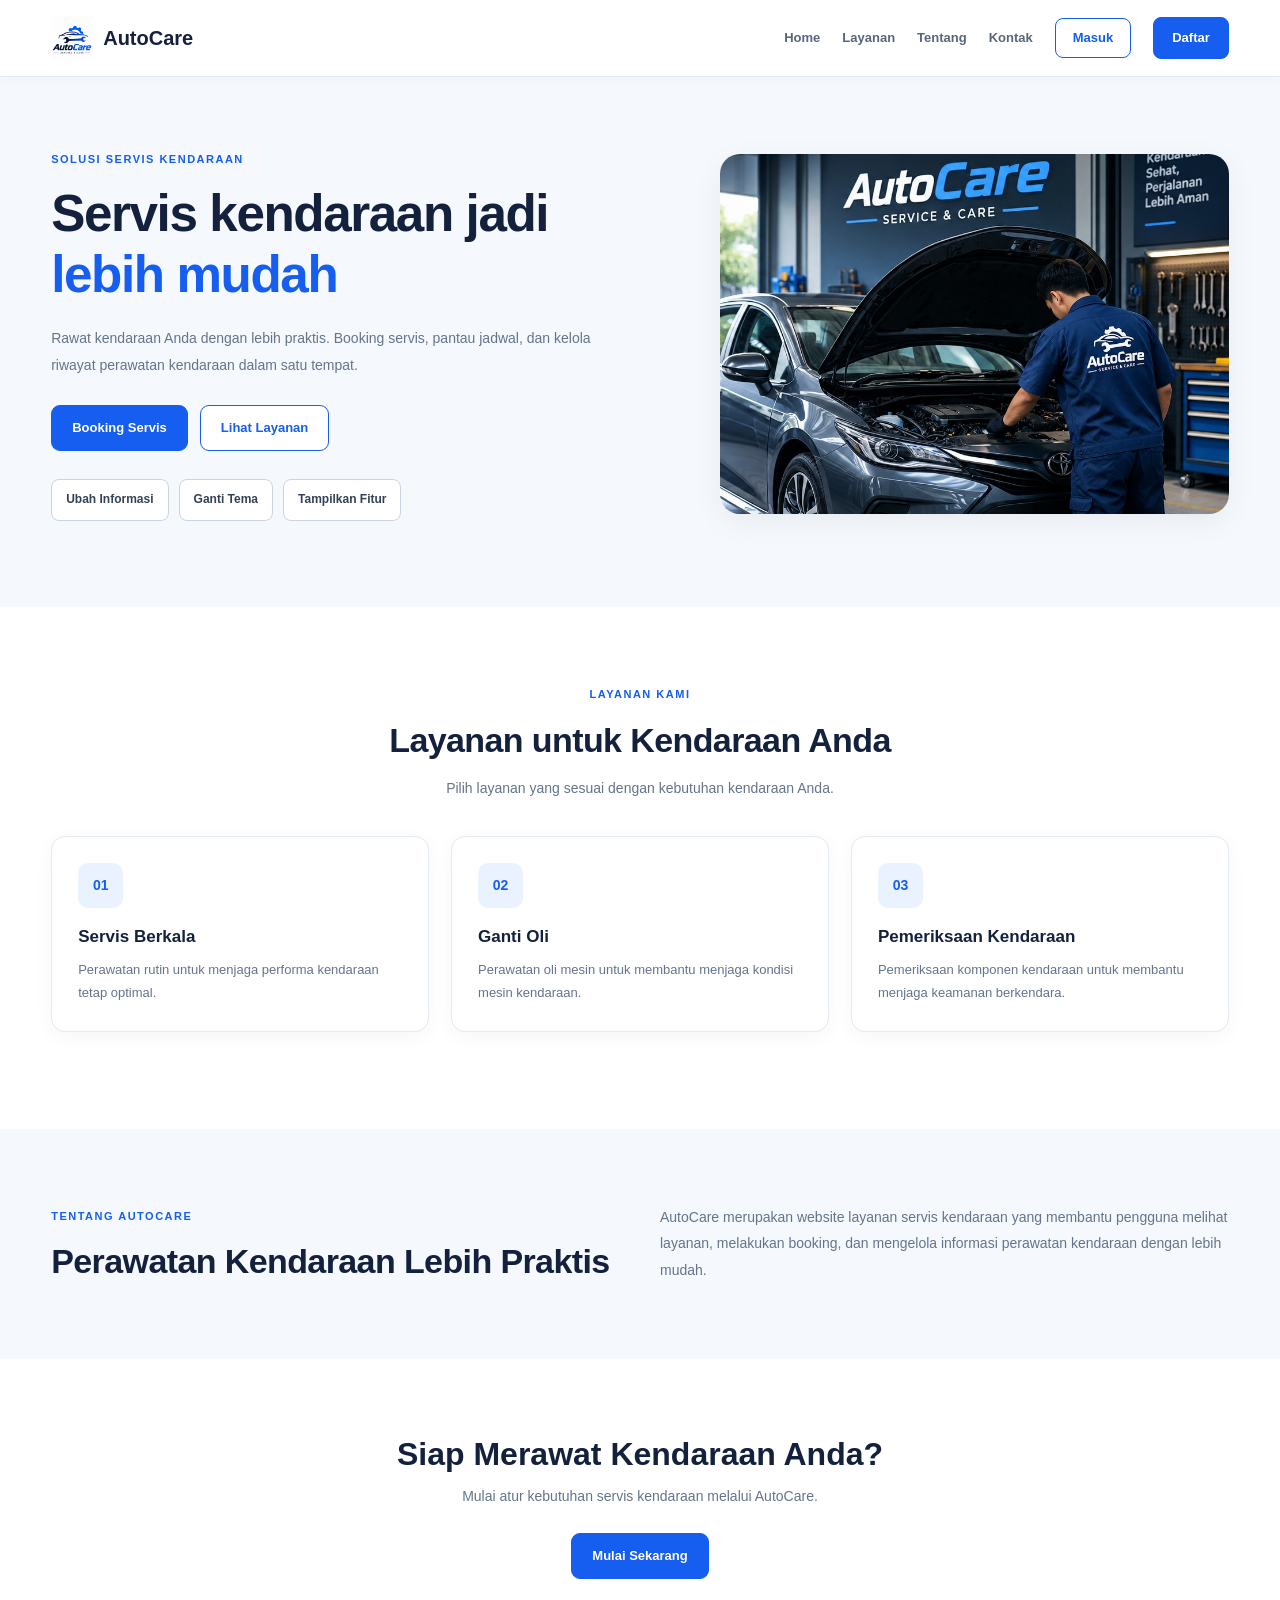
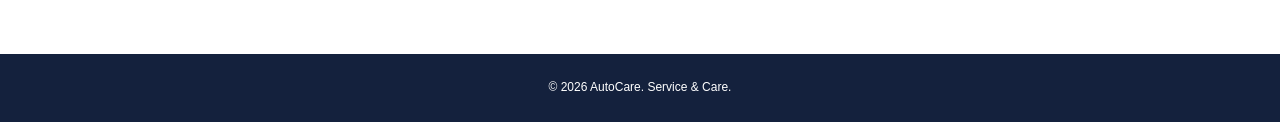
==== commit 116f6580: "BAB 3 JavaScript: Menambahkan DOM dan Toast Notification pada AutoCare" ====
--- a/index.html
+++ b/index.html
@@ -1,537 +1,154 @@
-<<<<<<< HEAD
-<!DOCTYPE html>
-<html lang="id">
-
-<head>
-    <meta charset="UTF-8">
-
-    <meta name="viewport"
-          content="width=device-width, initial-scale=1.0">
-
-    <title>AutoCare - Service & Care</title>
-
-    <!-- Google Font -->
-    <link rel="preconnect"
-          href="https://fonts.googleapis.com">
-
-    <link rel="preconnect"
-          href="https://fonts.gstatic.com"
-          crossorigin>
-
-    <link href="https://fonts.googleapis.com/css2?family=Poppins:wght@400;500;600;700&display=swap"
-          rel="stylesheet">
-
-    <!-- CSS -->
-    <link rel="stylesheet"
-          href="css/style.css">
-</head>
-
-<body>
-
-    <!-- NAVBAR -->
-    <header class="navbar">
-
-        <div class="nav-container">
-
-            <a href="index.html" class="logo">
-                <img src="assets/logo.png"
-                     alt="AutoCare">
-            </a>
-
-            <!-- Menu Mobile -->
-            <input type="checkbox"
-                   id="menu-toggle">
-
-            <label for="menu-toggle"
-                   class="menu-icon">
-                ☰
-            </label>
-
-            <nav class="nav-menu">
-
-                <a href="index.html"
-                   class="active">
-                    Beranda
-                </a>
-
-                <a href="#layanan">
-                    Layanan
-                </a>
-
-                <a href="#tentang">
-                    Tentang Kami
-                </a>
-
-                <a href="#kontak">
-                    Hubungi Kami
-                </a>
-
-                <a href="login.html"
-                   class="btn-login">
-                    Masuk
-                </a>
-
-            </nav>
-
-        </div>
-
-    </header>
-
-
-    <!-- HERO -->
-    <main>
-
-        <section class="hero">
-
-            <div class="hero-container">
-
-                <div class="hero-content">
-
-                    <span class="hero-label">
-                        AUTOCARE SERVICE & CARE
-                    </span>
-
-                    <h1>
-                        Servis kendaraan
-                        jadi lebih mudah
-                    </h1>
-
-                    <p>
-                        Booking online, pantau jadwal,
-                        dan kelola riwayat servis
-                        kendaraan Anda dalam satu tempat.
-                    </p>
-
-                    <div class="hero-buttons">
-
-                        <a href="login.html"
-                           class="btn-primary">
-                            Booking Sekarang
-                        </a>
-
-                        <a href="#layanan"
-                           class="btn-secondary">
-                            Lihat Layanan
-                        </a>
-
-                    </div>
-
-                </div>
-
-
-                <div class="hero-image">
-
-                    <img src="assets/logo.png"
-                         alt="AutoCare Service">
-
-                </div>
-
-            </div>
-
-        </section>
-
-
-        <!-- LAYANAN -->
-        <section class="services"
-                 id="layanan">
-
-            <div class="section-heading">
-
-                <span>
-                    LAYANAN AUTOCARE
-                </span>
-
-                <h2>
-                    Semua kebutuhan servis
-                    dalam satu tempat
-                </h2>
-
-                <p>
-                    AutoCare membantu Anda mengelola
-                    kebutuhan servis kendaraan dengan
-                    lebih mudah dan teratur.
-                </p>
-
-            </div>
-
-
-            <div class="service-grid">
-
-                <div class="service-card">
-
-                    <div class="service-icon">
-                        📅
-                    </div>
-
-                    <h3>
-                        Booking Online
-                    </h3>
-
-                    <p>
-                        Buat jadwal servis kendaraan
-                        tanpa harus datang langsung
-                        ke bengkel.
-                    </p>
-
-                    <a href="login.html">
-                        Booking Sekarang →
-                    </a>
-
-                </div>
-
-
-                <div class="service-card">
-
-                    <div class="service-icon">
-                        🕐
-                    </div>
-
-                    <h3>
-                        Pantau Jadwal
-                    </h3>
-
-                    <p>
-                        Lihat jadwal servis kendaraan
-                        Anda dengan lebih mudah dan
-                        teratur.
-                    </p>
-
-                    <a href="login.html">
-                        Lihat Jadwal →
-                    </a>
-
-                </div>
-
-
-                <div class="service-card">
-
-                    <div class="service-icon">
-                        🚗
-                    </div>
-
-                    <h3>
-                        Kendaraan Saya
-                    </h3>
-
-                    <p>
-                        Kelola data kendaraan Anda
-                        dalam satu tempat.
-                    </p>
-
-                    <a href="login.html">
-                        Kelola Kendaraan →
-                    </a>
-
-                </div>
-
-
-                <div class="service-card">
-
-                    <div class="service-icon">
-                        📋
-                    </div>
-
-                    <h3>
-                        Riwayat Servis
-                    </h3>
-
-                    <p>
-                        Simpan dan lihat riwayat
-                        servis kendaraan Anda.
-                    </p>
-
-                    <a href="login.html">
-                        Lihat Riwayat →
-                    </a>
-
-                </div>
-
-            </div>
-
-        </section>
-
-
-        <!-- TENTANG -->
-        <section class="about"
-                 id="tentang">
-
-            <div class="about-container">
-
-                <div class="about-image">
-
-                    <div class="about-logo">
-                        <img src="assets/logo.png"
-                             alt="AutoCare">
-                    </div>
-
-                </div>
-
-
-                <div class="about-content">
-
-                    <span>
-                        TENTANG AUTOCARE
-                    </span>
-
-                    <h2>
-                        Solusi mudah untuk
-                        kebutuhan servis kendaraan
-                    </h2>
-
-                    <p>
-                        AutoCare merupakan platform yang
-                        membantu pengguna mengelola
-                        kebutuhan servis kendaraan secara
-                        lebih praktis.
-                    </p>
-
-                    <p>
-                        Dengan AutoCare, pengguna dapat
-                        melakukan booking servis, memantau
-                        jadwal, mengelola kendaraan, dan
-                        melihat riwayat servis.
-                    </p>
-
-                </div>
-
-            </div>
-
-        </section>
-
-
-        <!-- KONTAK -->
-        <section class="contact"
-                 id="kontak">
-
-            <div class="contact-container">
-
-                <div class="contact-content">
-
-                    <span>
-                        HUBUNGI KAMI
-                    </span>
-
-                    <h2>
-                        Butuh bantuan?
-                    </h2>
-
-                    <p>
-                        Hubungi AutoCare untuk mendapatkan
-                        informasi mengenai layanan servis
-                        kendaraan.
-                    </p>
-
-                </div>
-
-
-                <div class="contact-info">
-
-                    <div class="contact-item">
-
-                        <strong>
-                            Alamat
-                        </strong>
-
-                        <p>
-                            Jl. Raya AutoCare No. 10
-                        </p>
-
-                    </div>
-
-
-                    <div class="contact-item">
-
-                        <strong>
-                            Email
-                        </strong>
-
-                        <p>
-                            support@autocare.com
-                        </p>
-
-                    </div>
-
-
-                    <div class="contact-item">
-
-                        <strong>
-                            Telepon
-                        </strong>
-
-                        <p>
-                            0812-3456-7890
-                        </p>
-
-                    </div>
-
-                </div>
-
-            </div>
-
-        </section>
-
-    </main>
-
-
-    <!-- FOOTER -->
-    <footer>
-
-        <div class="footer-container">
-
-            <div class="footer-brand">
-
-                <img src="assets/logo.png"
-                     alt="AutoCare">
-
-                <p>
-                    Service & Care
-                </p>
-
-            </div>
-
-
-            <div class="footer-text">
-
-                <p>
-                    © 2026 AutoCare Service & Care.
-                    All Rights Reserved.
-                </p>
-
-            </div>
-
-        </div>
-
-    </footer>
-
-</body>
-
-</html>
-=======
 
 <!DOCTYPE html>
 <html lang="id">
 <head>
     <meta charset="UTF-8">
     <meta name="viewport" content="width=device-width, initial-scale=1.0">
-    <title>AutoCare - Home</title>
+    <title>AutoCare | Servis Kendaraan</title>
+
+    <link rel="preconnect" href="https://fonts.googleapis.com">
+    <link rel="preconnect" href="https://fonts.gstatic.com" crossorigin>
+    <link href="https://fonts.googleapis.com/css2?family=Poppins:wght@400;500;600;700&display=swap" rel="stylesheet">
+
     <link rel="stylesheet" href="css/style.css">
+    <script src="js/script.js" defer></script>
 </head>
 <body>
 
-<header class="navbar">
-    <a class="logo" href="index.html">
-        <img src="assets/logo.png" alt="AutoCare">
-    </a>
-    <nav class="nav-links">
-        <a class="active" href="index.html">Home</a>
-        <a href="login.html">Masuk</a>
-        <a class="nav-button" href="register.html">Daftar</a>
-    </nav>
-</header>
+    <!-- NAVBAR -->
+    <header class="navbar">
+        <div class="container navbar-content">
+            <a href="index.html" class="logo">
+                <img src="assets/logo.png" alt="Logo AutoCare">
+                <span>AutoCare</span>
+            </a>
 
-<main>
-    <section class="hero">
-        <div class="hero-content">
-            <p class="tagline">AUTOCARE SERVICE & CARE</p>
-            <h1>Servis Kendaraan Jadi Lebih Mudah</h1>
-            <p>Atur jadwal servis kendaraan, pilih layanan, dan pantau riwayat servis dalam satu tempat. Perawatan kendaraan jadi lebih praktis bersama AutoCare.</p>
-
-            <div class="hero-actions">
-                <a class="btn" href="booking.html">Booking Servis</a>
-                <a class="btn btn-outline" href="dashboard.html">Lihat Dashboard</a>
-            </div>
-
-            <div class="hero-info">
-                <div><h3>01</h3><p>Booking Online</p></div>
-                <div><h3>02</h3><p>Pantau Jadwal</p></div>
-                <div><h3>03</h3><p>Riwayat Servis</p></div>
-            </div>
-        </div>
-
-        <div class="hero-card">
-            <img src="assets/autocare.jpg" alt="Mekanik sedang memperbaiki kendaraan">
-            <div class="hero-card-content">
-                <p class="tagline">SERVICE & CARE</p>
-                <h2>Perawatan Kendaraan Lebih Praktis</h2>
-                <p>Kelola kebutuhan servis kendaraanmu dengan mudah dan teratur.</p>
-                <a class="text-link" href="booking.html">Mulai Booking →</a>
-            </div>
-        </div>
-    </section>
-
-    <section class="section">
-        <div class="container">
-            <div class="section-intro">
-                <p class="tagline">LAYANAN KAMI</p>
-                <h2>Semua Kebutuhan Servis dalam Satu Tempat</h2>
-                <p>Kelola kendaraan, booking servis, dan pantau riwayat perawatan dengan mudah.</p>
-            </div>
-
-            <div class="card-grid">
-                <article class="card">
-                    <div class="feature-number">01</div>
-                    <h3>Booking Online</h3>
-                    <p>Pilih kendaraan, jenis servis, tanggal, dan waktu sesuai kebutuhanmu.</p>
-                    <a class="text-link" href="booking.html">Booking Servis →</a>
-                </article>
-
-                <article class="card">
-                    <div class="feature-number">02</div>
-                    <h3>Jadwal Servis</h3>
-                    <p>Periksa jadwal servis mendatang dan status booking kendaraan.</p>
-                    <a class="text-link" href="jadwal.html">Lihat Jadwal →</a>
-                </article>
-
-                <article class="card">
-                    <div class="feature-number">03</div>
-                    <h3>Riwayat Servis</h3>
-                    <p>Lihat catatan perawatan dan biaya servis sebelumnya.</p>
-                    <a class="text-link" href="riwayat.html">Lihat Riwayat →</a>
-                </article>
-            </div>
-        </div>
-    </section>
-
-    <section class="container">
-        <div class="cta">
-            <div>
-                <p class="tagline">RAWAT KENDARAANMU</p>
-                <h2>Jadwalkan Servis Tanpa Ribet</h2>
-                <p>Mulai kelola perawatan kendaraanmu bersama AutoCare.</p>
-            </div>
-            <a href="register.html" class="btn btn-orange">Buat Akun →</a>
-        </div>
-    </section>
-</main>
-
-<footer class="footer">
-    <div class="footer-grid">
-        <div class="footer-brand">
-            <a class="logo" href="index.html"><img src="assets/logo.png" alt="AutoCare"></a>
-            <p>Solusi praktis untuk mengelola perawatan kendaraanmu.</p>
-        </div>
-        <div>
-            <h3>Menu</h3>
-            <nav class="footer-links">
-                <a href="index.html">Home</a>
-                <a href="login.html">Masuk</a>
-                <a href="register.html">Daftar</a>
-                <a href="profil.html">Profil</a>
+            <nav class="nav-links">
+                <a href="#home">Home</a>
+                <a href="#layanan">Layanan</a>
+                <a href="#tentang">Tentang</a>
+                <a href="#kontak">Kontak</a>
+                <a href="login.html" class="nav-login">Masuk</a>
+                <a href="register.html" class="nav-register">Daftar</a>
             </nav>
         </div>
-        <div>
-            <h3>Layanan</h3>
-            <nav class="footer-links">
-                <a href="kendaraan.html">Kendaraan Saya</a>
-                <a href="booking.html">Booking Servis</a>
-                <a href="jadwal.html">Jadwal Servis</a>
-                <a href="bantuan.html">Pusat Bantuan</a>
-            </nav>
+    </header>
+
+    <main>
+        <!-- HERO / LANDING PAGE -->
+        <section class="hero" id="home">
+            <div class="container hero-content">
+                <div class="hero-text">
+                    <span class="hero-label">SOLUSI SERVIS KENDARAAN</span>
+
+                    <h1 id="judulLanding">
+                        Servis kendaraan jadi
+                        <span>lebih mudah</span>
+                    </h1>
+
+                    <p id="infoLanding">
+                        Rawat kendaraan Anda dengan lebih praktis.
+                        Booking servis, pantau jadwal, dan kelola riwayat
+                        perawatan kendaraan dalam satu tempat.
+                    </p>
+
+                    <div class="hero-buttons">
+                        <a href="login.html" class="btn-primary">Booking Servis</a>
+                        <a href="#layanan" class="btn-secondary">Lihat Layanan</a>
+                    </div>
+
+                    <!-- TOMBOL MANIPULASI DOM -->
+                    <div class="dom-actions">
+                        <button type="button" id="btnUbahTeks">
+                            Ubah Informasi
+                        </button>
+
+                        <button type="button" id="btnTema">
+                            Ganti Tema
+                        </button>
+
+                        <button type="button" id="btnFitur">
+                            Tampilkan Fitur
+                        </button>
+                    </div>
+                </div>
+
+                <div class="hero-image">
+                    <img src="assets/autocare.jpg" alt="Layanan perawatan kendaraan AutoCare">
+                </div>
+            </div>
+        </section>
+
+        <!-- LAYANAN -->
+        <section class="services section-padding" id="layanan">
+            <div class="container">
+                <div class="section-heading">
+                    <span class="section-label">LAYANAN KAMI</span>
+                    <h2>Layanan untuk Kendaraan Anda</h2>
+                    <p>Pilih layanan yang sesuai dengan kebutuhan kendaraan Anda.</p>
+                </div>
+
+                <div class="service-grid">
+                    <article class="service-card">
+                        <div class="service-icon">01</div>
+                        <h3>Servis Berkala</h3>
+                        <p>Perawatan rutin untuk menjaga performa kendaraan tetap optimal.</p>
+                    </article>
+
+                    <article class="service-card">
+                        <div class="service-icon">02</div>
+                        <h3>Ganti Oli</h3>
+                        <p>Perawatan oli mesin untuk membantu menjaga kondisi mesin kendaraan.</p>
+                    </article>
+
+                    <article class="service-card">
+                        <div class="service-icon">03</div>
+                        <h3>Pemeriksaan Kendaraan</h3>
+                        <p>Pemeriksaan komponen kendaraan untuk membantu menjaga keamanan berkendara.</p>
+                    </article>
+                </div>
+
+                <!-- FITUR TAMBAHAN DARI JAVASCRIPT -->
+                <div id="areaFitur"></div>
+            </div>
+        </section>
+
+        <!-- TENTANG -->
+        <section class="about section-padding" id="tentang">
+            <div class="container about-content">
+                <div>
+                    <span class="section-label">TENTANG AUTOCARE</span>
+                    <h2>Perawatan Kendaraan Lebih Praktis</h2>
+                </div>
+
+                <p>
+                    AutoCare merupakan website layanan servis kendaraan
+                    yang membantu pengguna melihat layanan, melakukan
+                    booking, dan mengelola informasi perawatan kendaraan
+                    dengan lebih mudah.
+                </p>
+            </div>
+        </section>
+
+        <!-- KONTAK -->
+        <section class="contact section-padding" id="kontak">
+            <div class="container contact-content">
+                <h2>Siap Merawat Kendaraan Anda?</h2>
+                <p>Mulai atur kebutuhan servis kendaraan melalui AutoCare.</p>
+                <a href="login.html" class="btn-primary">Mulai Sekarang</a>
+            </div>
+        </section>
+    </main>
+
+    <!-- FOOTER -->
+    <footer class="footer">
+        <div class="container">
+            <p>&copy; 2026 AutoCare. Service &amp; Care.</p>
         </div>
-    </div>
-    <div class="footer-bottom">© 2026 AutoCare Service & Care.</div>
-</footer>
+    </footer>
+
+    <!-- TOAST / SNACKBAR -->
+    <div id="toastAutoCare" class="toast-autocare" role="status" aria-live="polite"></div>
 
 </body>
 </html>
->>>>>>> 9cd74fb (BAB 2 : membuat css dan html yang responsive website autocare)
--- a/css/style.css
+++ b/css/style.css
@@ -1,23 +1,27 @@
-
-/* ========================================
-   AUTOCARE SERVICE & CARE
-   Responsive CSS - Desktop, Tablet, Mobile
-   ======================================== */
-
-/* 1. RESET */
+/* ==================================================
+   AUTOCARE - GLOBAL STYLE
+   CSS RESPONSIVE UNTUK SEMUA HALAMAN
+   Tanpa Framework
+   ================================================== */
+
 :root {
-    --primary: #2045a0;
-    --primary-dark: #142c68;
-    --primary-light: #edf4ff;
-    --orange: #f59e0b;
-    --text: #172554;
-    --muted: #64748b;
-    --border: #e2e8f0;
-    --background: #f7f9fc;
+    --primary: #155eef;
+    --primary-dark: #1048bd;
+    --navy: #14213d;
+    --background: #f4f7fb;
     --white: #ffffff;
-    --radius: 18px;
-    --shadow: 0 8px 28px rgba(22, 44, 90, 0.07);
-}
+    --text: #24324b;
+    --muted: #7b879b;
+    --border: #e4eaf2;
+    --green: #16a673;
+    --orange: #d98218;
+    --radius: 16px;
+    --shadow: 0 8px 30px rgba(20, 33, 61, 0.06);
+}
+
+/* ==================================================
+   RESET DAN DASAR
+   ================================================== */
 
 * {
     margin: 0;
@@ -27,31 +31,24 @@
 
 html {
     scroll-behavior: smooth;
-    scroll-padding-top: 100px;
+    scroll-padding-top: 90px;
 }
 
 body {
+    min-height: 100vh;
+    width: 100%;
+    overflow-x: hidden;
     font-family: Arial, Helvetica, sans-serif;
+    background: var(--background);
     color: var(--text);
-    background: var(--background);
-    font-size: 15px;
-    line-height: 1.7;
-    min-height: 100vh;
-}
-
-img {
-    display: block;
-    max-width: 100%;
+    font-size: 14px;
+    line-height: 1.6;
+    transition: background-color 0.3s ease, color 0.3s ease;
 }
 
 a {
-    color: var(--primary);
+    color: inherit;
     text-decoration: none;
-    transition: color 0.2s ease, background 0.2s ease;
-}
-
-a:hover {
-    color: var(--primary-dark);
 }
 
 button,
@@ -61,543 +58,887 @@
     font: inherit;
 }
 
-button {
+button,
+select {
     cursor: pointer;
+}
+
+img {
+    display: block;
+    max-width: 100%;
 }
 
 h1,
 h2,
 h3,
 h4 {
-    color: var(--text);
+    color: var(--navy);
     line-height: 1.3;
-    overflow-wrap: anywhere;
-}
-
-h1 {
-    font-size: clamp(2rem, 4vw, 3.4rem);
-    letter-spacing: -1.2px;
-}
-
-h2 {
-    font-size: clamp(1.3rem, 2.5vw, 1.8rem);
-    letter-spacing: -0.4px;
-}
-
-h3 {
-    font-size: 1.1rem;
 }
 
 p {
+    margin-top: 8px;
+}
+
+.container {
+    width: 92%;
+    max-width: 1180px;
+    margin-left: auto;
+    margin-right: auto;
+}
+
+.muted {
     color: var(--muted);
-}
-
-.container {
-    width: min(1180px, calc(100% - 48px));
-    margin: 0 auto;
-}
-
-.page {
-    padding: 42px 0 70px;
-}
-
-/* 2. NAVBAR */
+    font-size: 13px;
+}
+
+.eyebrow {
+    display: inline-block;
+    margin-bottom: 12px;
+    color: var(--primary);
+    font-size: 11px;
+    font-weight: 700;
+    letter-spacing: 1.5px;
+}
+
+/* ==================================================
+   TOMBOL GLOBAL
+   ================================================== */
+
+.btn {
+    display: inline-flex;
+    justify-content: center;
+    align-items: center;
+    gap: 10px;
+    min-height: 44px;
+    padding: 11px 20px;
+    border: 1px solid transparent;
+    border-radius: 9px;
+    font-size: 13px;
+    font-weight: 700;
+    text-align: center;
+    transition: background 0.2s ease, color 0.2s ease;
+}
+
+.btn-primary {
+    display: inline-flex;
+    justify-content: center;
+    align-items: center;
+    min-height: 44px;
+    padding: 12px 20px;
+    border: 1px solid var(--primary);
+    border-radius: 9px;
+    background: var(--primary);
+    color: var(--white);
+    font-size: 13px;
+    font-weight: 700;
+    text-align: center;
+    transition: 0.2s ease;
+}
+
+.btn-primary:hover {
+    background: var(--primary-dark);
+    border-color: var(--primary-dark);
+}
+
+.btn-secondary {
+    display: inline-flex;
+    justify-content: center;
+    align-items: center;
+    min-height: 44px;
+    padding: 12px 20px;
+    border: 1px solid var(--primary);
+    border-radius: 9px;
+    background: var(--white);
+    color: var(--primary);
+    font-size: 13px;
+    font-weight: 700;
+    text-align: center;
+    transition: 0.2s ease;
+}
+
+.btn-secondary:hover {
+    background: #eaf0ff;
+}
+
+.btn-outline {
+    border-color: var(--border);
+    background: var(--white);
+    color: var(--navy);
+}
+
+.btn-outline:hover {
+    border-color: var(--primary);
+    color: var(--primary);
+}
+
+.btn-light {
+    background: var(--white);
+    color: var(--primary);
+}
+
+.btn-light:hover {
+    background: #eaf0ff;
+}
+
+.btn-full {
+    width: 100%;
+}
+
+.space-top {
+    margin-top: 20px;
+}
+
+/* ==================================================
+   NAVBAR LANDING PAGE
+   ================================================== */
 
 .navbar {
+    position: relative;
+    z-index: 100;
+    display: block;
     width: 100%;
-    min-height: 86px;
-    padding: 14px max(24px, calc((100% - 1180px) / 2));
+    min-height: 76px;
+    padding: 0;
     background: var(--white);
     border-bottom: 1px solid var(--border);
-    display: flex;
-    align-items: center;
+    box-shadow: 0 2px 12px rgba(15, 23, 42, 0.03);
+}
+
+.navbar-content {
+    min-height: 76px;
+    display: flex;
+    flex-direction: row;
     justify-content: space-between;
+    align-items: center;
     gap: 24px;
-    position: relative;
-    z-index: 5;
 }
 
 .logo {
     display: inline-flex;
     align-items: center;
+    gap: 10px;
     flex-shrink: 0;
+    color: var(--navy);
+    font-size: 20px;
+    font-weight: 800;
+    line-height: 1.2;
 }
 
 .logo img {
-    width: 100px;
-    height: 54px;
+    width: 42px;
+    height: 42px;
+    flex-shrink: 0;
     object-fit: contain;
 }
 
+.logo > span {
+    color: var(--navy);
+    font-size: 20px;
+    font-weight: 800;
+}
+
+.logo small {
+    display: block;
+    margin-top: 3px;
+    color: var(--muted);
+    font-size: 9px;
+    font-weight: 700;
+    letter-spacing: 1.2px;
+}
+
 .nav-links {
     display: flex;
-    align-items: center;
+    flex-direction: row;
     justify-content: flex-end;
+    align-items: center;
     flex-wrap: wrap;
-    gap: 8px;
+    gap: 22px;
 }
 
 .nav-links a {
-    color: #475569;
-    padding: 10px 14px;
-    border-radius: 9px;
-    font-size: 14px;
+    color: #59667a;
+    font-size: 13px;
     font-weight: 600;
     white-space: nowrap;
+    transition: color 0.2s ease, background 0.2s ease;
 }
 
 .nav-links a:hover,
 .nav-links a.active {
     color: var(--primary);
-    background: var(--primary-light);
-}
-
-.nav-links a.nav-button {
-    color: var(--white);
-    background: var(--primary);
-    padding: 11px 21px;
-}
-
-.nav-links a.nav-button:hover {
-    color: var(--white);
-    background: var(--primary-dark);
-}
-
-/* 3. BUTTONS */
-
-.btn {
-    display: inline-flex;
-    align-items: center;
-    justify-content: center;
-    gap: 8px;
-    min-height: 46px;
-    padding: 11px 21px;
+}
+
+.nav-links .nav-login {
+    padding: 9px 17px;
+    border: 1px solid var(--primary);
+    border-radius: 8px;
+    color: var(--primary);
+}
+
+.nav-links .nav-login:hover {
+    background: #eaf0ff;
+}
+
+.nav-links .nav-register {
+    padding: 10px 18px;
+    border: 1px solid var(--primary);
+    border-radius: 8px;
     background: var(--primary);
     color: var(--white);
-    border: 1px solid var(--primary);
+}
+
+.nav-links .nav-register:hover {
+    background: var(--primary-dark);
+}
+
+/* ==================================================
+   HERO LANDING PAGE
+   ================================================== */
+
+.hero {
+    width: 100%;
+    min-height: 530px;
+    padding: 70px 0;
+    background: #f5f8fc;
+    transition: background-color 0.3s ease;
+}
+
+.hero-content {
+    display: grid;
+    grid-template-columns: minmax(0, 1.1fr) minmax(0, 0.9fr);
+    align-items: center;
+    gap: 48px;
+}
+
+.hero-text {
+    min-width: 0;
+    width: 100%;
+}
+
+.hero-label,
+.section-label {
+    display: inline-block;
+    margin-bottom: 14px;
+    color: var(--primary);
+    font-size: 11px;
+    font-weight: 700;
+    letter-spacing: 1.5px;
+}
+
+.hero-text h1 {
+    max-width: 600px;
+    margin: 0 0 20px;
+    color: var(--navy);
+    font-size: clamp(34px, 4vw, 52px);
+    font-weight: 700;
+    letter-spacing: -1.4px;
+    line-height: 1.2;
+    overflow-wrap: break-word;
+}
+
+.hero-text h1 span {
+    display: inline;
+    color: var(--primary);
+}
+
+.hero-text > p {
+    max-width: 540px;
+    margin-top: 0;
+    color: #64748b;
+    font-size: 14px;
+    line-height: 1.9;
+}
+
+.hero-buttons {
+    display: flex;
+    flex-direction: row;
+    flex-wrap: wrap;
+    align-items: center;
+    gap: 12px;
+    margin-top: 26px;
+}
+
+.hero-image {
+    width: 100%;
+    min-width: 0;
+}
+
+.hero-image img {
+    display: block;
+    width: 100%;
+    max-width: 520px;
+    height: 360px;
+    margin: 0 auto;
+    object-fit: cover;
+    border-radius: 20px;
+    box-shadow: var(--shadow);
+}
+
+/* ==================================================
+   TOMBOL MANIPULASI DOM
+   ================================================== */
+
+.dom-actions {
+    display: flex;
+    flex-direction: row;
+    flex-wrap: wrap;
+    align-items: center;
+    gap: 10px;
+    margin-top: 28px;
+}
+
+.dom-actions button {
+    display: inline-flex;
+    justify-content: center;
+    align-items: center;
+    min-height: 40px;
+    padding: 10px 14px;
+    border: 1px solid #cbd5e1;
+    border-radius: 8px;
+    background: var(--white);
+    color: #334155;
+    font-family: inherit;
+    font-size: 12px;
+    font-weight: 600;
+    cursor: pointer;
+    transition: border-color 0.2s ease, background 0.2s ease,
+                color 0.2s ease;
+}
+
+.dom-actions button:hover {
+    border-color: var(--primary);
+    background: var(--primary);
+    color: var(--white);
+}
+
+.dom-actions button:focus-visible {
+    outline: 3px solid rgba(21, 94, 239, 0.2);
+    outline-offset: 2px;
+}
+
+/* ==================================================
+   BAGIAN LAYANAN
+   ================================================== */
+
+.section-padding {
+    padding: 75px 0;
+}
+
+.services {
+    background: var(--white);
+}
+
+.section-heading {
+    max-width: 650px;
+    margin: 0 auto 35px;
+    text-align: center;
+}
+
+.section-heading h2,
+.about-content h2 {
+    margin: 0 0 14px;
+    color: var(--navy);
+    font-size: clamp(25px, 3vw, 34px);
+    letter-spacing: -0.6px;
+}
+
+.section-heading p {
+    margin-top: 0;
+    color: #64748b;
+    font-size: 14px;
+    line-height: 1.8;
+}
+
+.service-grid {
+    display: grid;
+    grid-template-columns: repeat(3, minmax(0, 1fr));
+    gap: 22px;
+}
+
+.service-card {
+    min-width: 0;
+    padding: 26px;
+    border: 1px solid var(--border);
+    border-radius: 14px;
+    background: var(--white);
+    box-shadow: 0 5px 20px rgba(15, 23, 42, 0.04);
+    transition: transform 0.2s ease, box-shadow 0.2s ease;
+}
+
+.service-card:hover {
+    transform: translateY(-4px);
+    box-shadow: 0 10px 25px rgba(15, 23, 42, 0.08);
+}
+
+.service-icon {
+    display: flex;
+    justify-content: center;
+    align-items: center;
+    width: 45px;
+    height: 45px;
+    margin-bottom: 18px;
     border-radius: 10px;
+    background: #eaf2ff;
+    color: var(--primary);
     font-size: 14px;
     font-weight: 700;
+}
+
+.service-card h3 {
+    margin: 0 0 10px;
+    color: var(--navy);
+    font-size: 17px;
+}
+
+.service-card p {
+    margin-top: 0;
+    color: #64748b;
+    font-size: 13px;
+    line-height: 1.8;
+}
+
+/* Fitur tambahan dari JavaScript */
+
+#areaFitur {
+    display: grid;
+    grid-template-columns: repeat(3, minmax(0, 1fr));
+    gap: 22px;
+    margin-top: 22px;
+}
+
+.fitur-baru {
+    border-color: var(--primary);
+    animation: fiturMuncul 0.3s ease;
+}
+
+@keyframes fiturMuncul {
+    from {
+        opacity: 0;
+        transform: translateY(10px);
+    }
+
+    to {
+        opacity: 1;
+        transform: translateY(0);
+    }
+}
+
+/* ==================================================
+   BAGIAN TENTANG
+   ================================================== */
+
+.about {
+    background: #f5f8fc;
+}
+
+.about-content {
+    display: grid;
+    grid-template-columns: minmax(0, 1fr) minmax(0, 1fr);
+    align-items: center;
+    gap: 40px;
+}
+
+.about-content h2 {
+    margin-bottom: 0;
+}
+
+.about-content p {
+    margin-top: 0;
+    color: #64748b;
+    font-size: 14px;
+    line-height: 1.9;
+}
+
+/* ==================================================
+   BAGIAN KONTAK
+   ================================================== */
+
+.contact {
+    background: var(--white);
     text-align: center;
-    line-height: 1.4;
-    transition: all 0.2s ease;
-}
-
-.btn:hover {
+}
+
+.contact-content h2 {
+    color: var(--navy);
+    font-size: clamp(24px, 3vw, 32px);
+}
+
+.contact-content p {
+    margin: 10px 0 25px;
+    color: #64748b;
+    font-size: 14px;
+}
+
+/* ==================================================
+   CTA TAMBAHAN UNTUK HALAMAN LAIN
+   ================================================== */
+
+.cta {
+    display: flex;
+    justify-content: space-between;
+    align-items: center;
+    gap: 25px;
+    margin-top: 10px;
+    margin-bottom: 55px;
+    padding: 35px 40px;
+    border-radius: 20px;
+    background: var(--primary);
+}
+
+.cta h2,
+.cta p {
     color: var(--white);
-    background: var(--primary-dark);
-    border-color: var(--primary-dark);
-    transform: translateY(-1px);
-}
-
-.btn-outline {
-    color: var(--primary);
-    background: var(--white);
-    border-color: var(--border);
-}
-
-.btn-outline:hover {
-    color: var(--primary-dark);
-    background: var(--primary-light);
-    border-color: var(--primary);
-}
-
-.btn-orange {
-    color: #fff;
-    background: var(--orange);
-    border-color: var(--orange);
-}
-
-.btn-orange:hover {
-    color: #fff;
-    background: #d97706;
-    border-color: #d97706;
-}
-
-.text-link {
-    display: inline-block;
-    font-weight: 700;
+}
+
+.cta h2 {
+    font-size: 23px;
+}
+
+.cta p {
+    opacity: 0.85;
+}
+
+/* ==================================================
+   FOOTER
+   ================================================== */
+
+.footer {
+    width: 100%;
+    padding: 24px 5%;
+    background: var(--navy);
+    color: var(--white);
+    text-align: center;
+    font-size: 12px;
+}
+
+.footer p {
+    margin: 0;
+    color: inherit;
+    font-size: 12px;
+}
+
+/* ==================================================
+   TOAST / SNACKBAR
+   ================================================== */
+
+.toast-autocare {
+    position: fixed;
+    right: 24px;
+    bottom: 24px;
+    z-index: 9999;
+    width: max-content;
+    max-width: calc(100% - 48px);
+    padding: 14px 20px;
+    border-radius: 10px;
+    background: var(--navy);
+    color: var(--white);
+    font-size: 13px;
+    line-height: 1.5;
+    box-shadow: 0 8px 25px rgba(15, 23, 42, 0.2);
+    opacity: 0;
+    visibility: hidden;
+    transform: translateY(15px);
+    transition: opacity 0.3s ease, transform 0.3s ease,
+                visibility 0.3s ease;
+}
+
+.toast-autocare.toast-tampil {
+    opacity: 1;
+    visibility: visible;
+    transform: translateY(0);
+}
+
+/* ==================================================
+   TEMA ALTERNATIF DARI JAVASCRIPT
+   ================================================== */
+
+body.tema-alternatif {
+    background: #edf4ff;
+}
+
+body.tema-alternatif .hero,
+body.tema-alternatif .about {
+    background: #dceaff;
+}
+
+body.tema-alternatif .navbar,
+body.tema-alternatif .services,
+body.tema-alternatif .service-card {
+    background: #f8fbff;
+}
+
+
+/* ==================================================
+   LOGIN DAN REGISTER
+   ================================================== */
+
+.auth-page {
+    min-height: 100vh;
+    display: flex;
+    flex-direction: column;
+    background: var(--background);
+}
+
+/* Layout utama */
+.auth-container {
+    width: min(1060px, 90%);
+    flex: 1;
+    display: grid;
+    grid-template-columns: minmax(0, 1fr) minmax(0, 0.85fr);
+    align-items: center;
+    gap: 60px;
+    margin: 40px auto;
+}
+
+/* Bagian intro */
+.auth-intro {
+    min-width: 0;
+}
+
+.auth-intro h1 {
+    max-width: 450px;
+    margin: 0 0 18px;
+    color: var(--navy);
+    font-size: clamp(32px, 4vw, 46px);
+    line-height: 1.25;
+    letter-spacing: -1.2px;
+}
+
+.auth-intro > p {
+    max-width: 420px;
+    margin: 0;
+    color: var(--muted);
     font-size: 14px;
-}
-
-.hero-actions,
-.form-actions {
-    display: flex;
-    flex-wrap: wrap;
-    align-items: center;
-    gap: 12px;
-    margin-top: 22px;
-}
-
-/* 4. HOME / HERO */
-
-.hero {
+    line-height: 1.9;
+}
+
+/* Dekorasi AutoCare */
+.auth-decoration {
+    display: flex;
+    flex-direction: column;
+    margin-top: 35px;
+    color: #cbd8f0;
+    font-size: 30px;
+    font-weight: 800;
+    line-height: 1.3;
+    letter-spacing: 2px;
+}
+
+.auth-decoration span {
+    margin-top: 5px;
+    font-size: 10px;
+    letter-spacing: 3px;
+}
+
+/* Kartu login dan register */
+.auth-card {
     width: 100%;
-    min-height: 570px;
-    padding: 64px max(24px, calc((100% - 1180px) / 2));
-    display: grid;
-    grid-template-columns: minmax(0, 1.05fr) minmax(0, 0.95fr);
-    align-items: center;
-    gap: 56px;
-    background: linear-gradient(115deg, #edf4ff 0%, #f8fbff 55%, #ffffff 100%);
-}
-
-.hero-content {
     min-width: 0;
-}
-
-.tagline {
-    color: var(--primary);
-    font-size: 12px;
-    font-weight: 800;
-    letter-spacing: 2px;
-    text-transform: uppercase;
-    margin-bottom: 15px;
-}
-
-.hero-content h1 {
-    max-width: 650px;
-    margin-bottom: 20px;
-}
-
-.hero-content > p:not(.tagline) {
-    max-width: 590px;
-    font-size: 16px;
-}
-
-.hero-card {
-    min-width: 0;
-    overflow: hidden;
+    padding: 34px;
     background: var(--white);
     border: 1px solid var(--border);
-    border-radius: 22px;
+    border-radius: 18px;
     box-shadow: var(--shadow);
 }
 
-.hero-card > img {
+.auth-card h2 {
+    margin: 0 0 8px;
+    color: var(--navy);
+    font-size: 25px;
+    line-height: 1.35;
+    text-align: center;
+}
+
+.auth-card > .muted {
+    margin: 0 0 25px;
+    text-align: center;
+    line-height: 1.7;
+}
+
+/* Form */
+.auth-card form {
     width: 100%;
-    height: 300px;
-    object-fit: cover;
-}
-
-.hero-card-content {
-    padding: 26px;
-}
-
-.hero-card-content h2 {
-    margin-bottom: 12px;
-}
-
-.hero-card-content .text-link {
-    margin-top: 14px;
-}
-
-.hero-info {
-    display: grid;
-    grid-template-columns: repeat(3, minmax(0, 1fr));
-    gap: 16px;
-    margin-top: 38px;
-    padding-top: 24px;
-    border-top: 1px solid var(--border);
-}
-
-.hero-info > div {
-    min-width: 0;
-}
-
-.hero-info h3 {
+}
+
+.auth-card .form-group {
+    margin-bottom: 18px;
+}
+
+.auth-card .btn {
+    width: 100%;
+}
+
+.auth-switch {
+    margin: 20px 0 0;
+    color: var(--muted);
+    font-size: 12px;
+    line-height: 1.7;
+    text-align: center;
+}
+
+.auth-switch a {
     color: var(--primary);
-    font-size: 24px;
-    margin-bottom: 5px;
-}
-
-.hero-info p {
+    font-weight: 700;
+}
+
+/* Tablet */
+@media (max-width: 900px) {
+    .auth-container {
+        width: min(600px, 90%);
+        grid-template-columns: 1fr;
+        gap: 28px;
+        margin: 35px auto;
+    }
+
+    .auth-intro h1 {
+        max-width: 100%;
+        font-size: 34px;
+    }
+
+    .auth-intro > p {
+        max-width: 100%;
+    }
+
+    .auth-decoration {
+        display: none;
+    }
+
+    .auth-card {
+        padding: 30px;
+    }
+}
+
+/* Mobile */
+@media (max-width: 480px) {
+    .auth-container {
+        width: 92%;
+        gap: 22px;
+        margin: 25px auto;
+    }
+
+    .auth-intro h1 {
+        font-size: 29px;
+        letter-spacing: -0.7px;
+    }
+
+    .auth-intro > p {
+        font-size: 13px;
+    }
+
+    .auth-card {
+        padding: 24px 19px;
+        border-radius: 14px;
+    }
+
+    .auth-card h2 {
+        font-size: 22px;
+    }
+
+    .auth-card > .muted {
+        font-size: 12px;
+        margin-bottom: 22px;
+    }
+}
+
+/* MERAPIKAN LOGO AUTOCARE DI HALAMAN LOGIN */
+.auth-page .logo {
+    display: inline-flex;
+    align-items: center;
+    gap: 10px;
+    margin: 0;
+    padding: 0;
+    text-decoration: none;
+}
+
+.auth-page .logo img {
+    display: block;
+    width: 42px;
+    height: 42px;
+    object-fit: contain;
+    flex-shrink: 0;
+}
+
+.auth-page .logo > span {
+    display: block;
+    margin: 0;
+    color: var(--navy);
+    font-size: 21px;
+    font-weight: 800;
+    line-height: 1.2;
+    letter-spacing: 0;
+}
+
+.auth-page .logo small {
+    display: block;
+    margin-top: 3px;
+    color: var(--muted);
+    font-size: 9px;
+    font-weight: 700;
+    line-height: 1.4;
+    letter-spacing: 2px;
+}
+
+/* HEADER LOGO DAN KEMBALI KE HOME */
+.auth-page .navbar {
+    display: flex;
+    align-items: center;
+    justify-content: flex-start;
+    gap: 18px;
+    min-height: 76px;
+    padding: 12px 24px;
+    background: #ffffff;
+}
+
+.auth-page .back-link {
+    display: inline-flex;
+    align-items: center;
+    margin: 0;
+    color: var(--primary);
     font-size: 13px;
-}
-
-/* 5. SECTION & FEATURE CARDS */
-
-.section {
-    padding: 80px 0;
-    background: var(--white);
-}
-
-.section-intro {
-    max-width: 650px;
-    margin-bottom: 35px;
-}
-
-.section-intro h2 {
-    margin-bottom: 12px;
-}
-
-.card-grid {
-    display: grid;
-    grid-template-columns: repeat(3, minmax(0, 1fr));
-    gap: 24px;
-}
-
-.card {
-    min-width: 0;
-    padding: 28px;
-    background: var(--white);
-    border: 1px solid var(--border);
-    border-radius: var(--radius);
-    transition: transform 0.2s ease, box-shadow 0.2s ease;
-}
-
-.card:hover {
-    transform: translateY(-4px);
-    box-shadow: var(--shadow);
-}
-
-.feature-number {
-    display: inline-flex;
-    align-items: center;
-    justify-content: center;
-    width: 48px;
-    height: 48px;
-    margin-bottom: 22px;
-    border-radius: 13px;
-    background: var(--primary-light);
-    color: var(--primary);
-    font-weight: 800;
-}
-
-.card h3 {
-    margin-bottom: 10px;
-}
-
-.card p {
-    margin-bottom: 20px;
-}
-
-.cta {
-    display: flex;
-    align-items: center;
-    justify-content: space-between;
-    gap: 24px;
-    margin: 55px 0;
-    padding: 38px;
-    border-radius: 22px;
-    background: var(--primary-light);
-}
-
-.cta h2 {
-    margin-bottom: 10px;
-}
-
-.cta p:not(.tagline) {
-    max-width: 600px;
-}
-
-/* 6. PAGE HEADER */
-
-.page-header {
-    margin-bottom: 30px;
-}
-
-.page-header h1 {
-    font-size: clamp(2rem, 4vw, 2.8rem);
-    margin-bottom: 10px;
-}
-
-.page-header > p:not(.tagline) {
-    max-width: 650px;
-}
-
-/* 7. DASHBOARD BANNER */
-
-.dashboard-banner {
-    display: grid;
-    grid-template-columns: minmax(0, 1.1fr) minmax(250px, 0.9fr);
-    align-items: center;
-    gap: 32px;
-    margin-bottom: 30px;
-    padding: 34px;
-    overflow: hidden;
-    border: 1px solid #dce7fa;
-    border-radius: 22px;
-    background: linear-gradient(120deg, #edf4ff, #ffffff);
-}
-
-.dashboard-banner h1 {
-    font-size: clamp(1.8rem, 3vw, 2.6rem);
-    margin-bottom: 12px;
-}
-
-.dashboard-banner img {
-    width: 100%;
-    height: 250px;
-    object-fit: cover;
-    border-radius: 16px;
-}
-
-/* 8. DASHBOARD STATISTICS */
-
-.stats-grid {
-    display: grid;
-    grid-template-columns: repeat(4, minmax(0, 1fr));
-    gap: 20px;
-    margin-bottom: 30px;
-}
-
-.stat-card {
-    min-width: 0;
-    padding: 23px;
-    border: 1px solid var(--border);
-    border-radius: 16px;
-    background: var(--white);
-    box-shadow: 0 4px 16px rgba(22, 44, 90, 0.03);
-}
-
-.stat-card > p {
-    font-size: 13px;
-    font-weight: 600;
-}
-
-.stat-card h2 {
-    color: var(--primary);
-    font-size: 32px;
-    margin: 7px 0;
-}
-
-.stat-card a {
+    line-height: 1.4;
+    white-space: nowrap;
+}
+
+@media (max-width: 480px) {
+    .auth-page .navbar {
+        gap: 12px;
+        padding: 10px 12px;
+    }
+
+    .auth-page .logo img {
+        width: 36px;
+        height: 36px;
+    }
+
+    .auth-page .logo > span {
+        font-size: 17px;
+    }
+
+    .auth-page .logo small {
+        font-size: 8px;
+        letter-spacing: 1.5px;
+    }
+
+    .auth-page .back-link {
+        font-size: 11px;
+    }
+}
+
+/* ==================================================
+   FORM GLOBAL
+   ================================================== */
+
+.form-group {
+    display: flex;
+    flex-direction: column;
+    gap: 8px;
+    margin-bottom: 19px;
+}
+
+.form-group label {
+    color: var(--navy);
     font-size: 12px;
-    font-weight: 700;
-}
-
-/* 9. PANELS */
-
-.panel {
-    min-width: 0;
-    margin-bottom: 26px;
-    padding: 28px;
-    background: var(--white);
-    border: 1px solid var(--border);
-    border-radius: var(--radius);
-    box-shadow: 0 4px 16px rgba(22, 44, 90, 0.025);
-}
-
-.panel > h2 {
-    margin-bottom: 22px;
-}
-
-.section-heading {
-    display: flex;
-    align-items: center;
-    justify-content: space-between;
-    flex-wrap: wrap;
-    gap: 16px;
-    margin-bottom: 22px;
-}
-
-.section-heading h2 {
-    margin-bottom: 4px;
-}
-
-.muted {
-    color: var(--muted);
-    font-size: 13px;
-}
-
-/* 10. TABLES */
-
-.table-wrap {
-    width: 100%;
-    overflow-x: auto;
-    border: 1px solid var(--border);
-    border-radius: 12px;
-    -webkit-overflow-scrolling: touch;
-}
-
-table {
-    width: 100%;
-    min-width: 650px;
-    border-collapse: collapse;
-    background: var(--white);
-    text-align: left;
-}
-
-thead {
-    background: #f1f5fb;
-}
-
-th,
-td {
-    padding: 15px 17px;
-    border-bottom: 1px solid var(--border);
-    font-size: 13px;
-    white-space: nowrap;
-}
-
-th {
-    color: #334155;
-    font-weight: 800;
-}
-
-td {
-    color: #475569;
-}
-
-tbody tr:last-child td {
-    border-bottom: none;
-}
-
-tbody tr:hover {
-    background: #f8faff;
-}
-
-/* 11. STATUS LABELS */
-
-.status {
-    display: inline-flex;
-    align-items: center;
-    justify-content: center;
-    padding: 5px 10px;
-    border-radius: 30px;
-    font-size: 11px;
-    font-weight: 800;
-    white-space: nowrap;
-}
-
-.status-warning {
-    color: #92400e;
-    background: #fef3c7;
-}
-
-.status-success {
-    color: #166534;
-    background: #dcfce7;
-}
-
-.status-info {
-    color: #1e40af;
-    background: #dbeafe;
-}
-
-/* 12. FORM */
-
-.form-grid {
-    display: grid;
-    grid-template-columns: repeat(2, minmax(0, 1fr));
-    gap: 22px;
-}
-
-.form-group {
-    display: flex;
-    flex-direction: column;
-    min-width: 0;
-    gap: 8px;
-}
-
-.form-full {
-    grid-column: 1 / -1;
-}
-
-.form-group label {
-    color: #334155;
-    font-size: 13px;
     font-weight: 700;
 }
 
@@ -605,690 +946,1502 @@
 .form-group select,
 .form-group textarea {
     width: 100%;
-    min-width: 0;
-    min-height: 48px;
+    min-height: 45px;
     padding: 12px 14px;
     color: var(--text);
-    background: #fff;
-    border: 1px solid #cbd5e1;
-    border-radius: 10px;
+    background: var(--white);
+    border: 1px solid #dce3ed;
+    border-radius: 9px;
     outline: none;
-    transition: border-color 0.2s ease, box-shadow 0.2s ease;
+    transition: border-color 0.2s, box-shadow 0.2s;
 }
 
 .form-group textarea {
-    min-height: 125px;
+    min-height: 100px;
     resize: vertical;
-}
-
-.form-group input::placeholder,
-.form-group textarea::placeholder {
-    color: #94a3b8;
 }
 
 .form-group input:focus,
 .form-group select:focus,
 .form-group textarea:focus {
     border-color: var(--primary);
-    box-shadow: 0 0 0 3px rgba(32, 69, 160, 0.12);
-}
-
-.form-actions {
-    margin-top: 25px;
-}
-
-.form-actions .btn {
-    min-width: 140px;
-}
-
-form > .btn {
+    box-shadow: 0 0 0 3px rgba(21, 94, 239, 0.1);
+}
+
+.form-group input::placeholder,
+.form-group textarea::placeholder {
+    color: #a2adbd;
+}
+
+.form-grid {
+    display: grid;
+    grid-template-columns: repeat(2, minmax(0, 1fr));
+    gap: 16px;
+}
+
+.form-panel {
+    min-width: 0;
+    padding: 28px;
+}
+
+.form-panel > h2 {
+    font-size: 21px;
+}
+
+.form-panel > p {
+    margin-bottom: 25px;
+}
+
+.form-panel form {
     margin-top: 20px;
 }
 
-/* 13. LOGIN & REGISTER */
-
-.auth-page {
-    min-height: calc(100vh - 170px);
-    padding: 55px 24px;
-    display: flex;
-    align-items: center;
-    justify-content: center;
-    background:
-        radial-gradient(circle at top left, #e0ebff 0, transparent 38%),
-        var(--background);
-}
-
-.auth-card {
+/* ==================================================
+   APP LAYOUT DAN SIDEBAR
+   ================================================== */
+
+.app-page {
+    min-height: 100vh;
+}
+
+.app-shell {
+    min-height: 100vh;
+    display: flex;
+}
+
+.sidebar {
+    position: fixed;
+    inset: 0 auto 0 0;
+    z-index: 100;
+    width: 250px;
+    height: 100vh;
+    display: flex;
+    flex-direction: column;
+    padding: 25px 17px 18px;
+    background: var(--white);
+    border-right: 1px solid var(--border);
+    overflow-y: auto;
+}
+
+.sidebar .logo {
+    padding: 0 9px;
+    margin-bottom: 35px;
+}
+
+.brand {
+    display: flex;
+    align-items: center;
+    gap: 11px;
+    padding: 0 8px;
+    margin-bottom: 35px;
+    color: var(--navy);
+    font-size: 19px;
+    font-weight: 800;
+}
+
+.brand img {
+    width: 42px;
+    height: 42px;
+    object-fit: contain;
+}
+
+.brand small {
+    display: block;
+    margin-top: 3px;
+    color: var(--muted);
+    font-size: 9px;
+    letter-spacing: 1.3px;
+}
+
+.sidebar-label,
+.menu-label {
+    padding: 0 12px;
+    margin: 0 0 12px;
+    color: #9aa5b6;
+    font-size: 10px;
+    font-weight: 700;
+    letter-spacing: 1.3px;
+}
+
+.sidebar-nav,
+.side-nav {
+    display: flex;
+    flex-direction: column;
+    gap: 5px;
+    margin-bottom: 25px;
+}
+
+.side-link {
+    display: flex;
+    align-items: center;
+    gap: 12px;
     width: 100%;
-    max-width: 470px;
-    padding: 38px;
+    min-height: 44px;
+    padding: 11px 13px;
+    border: 0;
+    border-radius: 9px;
+    background: transparent;
+    color: #67748a;
+    text-align: left;
+    text-decoration: none;
+    font-size: 12px;
+    font-weight: 600;
+    transition: background 0.2s, color 0.2s;
+}
+
+.side-link:hover {
+    background: #f1f5ff;
+    color: var(--primary);
+}
+
+.side-link.active {
+    background: #eaf0ff;
+    color: var(--primary);
+}
+
+.side-link > span:first-child {
+    font-size: 17px;
+}
+
+.sidebar-bottom {
+    margin-top: auto;
+    padding-top: 16px;
+    border-top: 1px solid var(--border);
+}
+
+.logout,
+.logout-button {
+    color: #d34c4c;
+}
+
+.logout-button {
+    cursor: pointer;
+    font-family: inherit;
+}
+
+.app-main {
+    min-width: 0;
+    min-height: 100vh;
+    margin-left: 250px;
+    padding: 30px 35px 45px;
+}
+
+.app-shell > .app-main {
+    flex: 1;
+    min-width: 0;
+    min-height: 100vh;
+    margin-left: 250px;
+    padding: 0;
+}
+
+.app-topbar {
+    display: flex;
+    justify-content: space-between;
+    align-items: center;
+    gap: 20px;
+    margin-bottom: 30px;
+}
+
+.app-shell .app-topbar {
+    min-height: 75px;
+    display: flex;
+    justify-content: space-between;
+    align-items: center;
+    gap: 18px;
+    padding: 15px 35px;
+    margin: 0;
+    background: var(--white);
+    border-bottom: 1px solid var(--border);
+}
+
+.app-topbar h2 {
+    margin-top: 3px;
+    font-size: 23px;
+}
+
+.user-chip {
+    display: flex;
+    align-items: center;
+    gap: 11px;
+}
+
+.user-chip strong,
+.user-chip small {
+    display: block;
+}
+
+.user-chip strong {
+    font-size: 12px;
+}
+
+.user-chip small {
+    margin-top: 3px;
+    color: var(--muted);
+    font-size: 10px;
+}
+
+.avatar {
+    display: grid;
+    place-items: center;
+    width: 42px;
+    height: 42px;
+    border-radius: 50%;
+    background: #eaf0ff;
+    color: var(--primary);
+    font-weight: 800;
+}
+
+.mobile-menu {
+    display: none;
+}
+
+.page-content {
+    width: 100%;
+    max-width: 1500px;
+    padding: 32px 35px 45px;
+    margin: 0 auto;
+}
+
+.page-intro,
+.welcome-row {
+    display: flex;
+    justify-content: space-between;
+    align-items: center;
+    gap: 20px;
+    margin-bottom: 26px;
+}
+
+.page-intro h1,
+.welcome-row h1 {
+    font-size: 27px;
+}
+
+.page-intro p {
+    margin-top: 6px;
+}
+
+.welcome-row h1 {
+    margin: 4px 0 8px;
+    color: var(--navy);
+    line-height: 1.3;
+}
+
+.welcome-row > div > p:last-child {
+    margin: 0;
+    color: var(--muted);
+    font-size: 13px;
+}
+
+/* ==================================================
+   DASHBOARD
+   ================================================== */
+
+.welcome-banner {
+    position: relative;
+    display: flex;
+    justify-content: space-between;
+    align-items: center;
+    gap: 20px;
+    min-height: 205px;
+    padding: 30px;
+    overflow: hidden;
+    border-radius: 18px;
+    background: linear-gradient(120deg, #155eef, #356ff0);
+}
+
+.welcome-banner > div:first-child {
+    position: relative;
+    z-index: 1;
+}
+
+.welcome-banner .eyebrow {
+    color: #dce6ff;
+}
+
+.welcome-banner h1 {
+    color: var(--white);
+    font-size: 29px;
+}
+
+.welcome-banner p {
+    max-width: 420px;
+    margin-bottom: 20px;
+    color: #e1eaff;
+}
+
+.banner-mark {
+    position: absolute;
+    top: -50px;
+    right: 25px;
+    display: grid;
+    place-items: center;
+    width: 240px;
+    height: 240px;
+    border: 30px solid rgba(255, 255, 255, 0.12);
+    border-radius: 50%;
+    color: rgba(255, 255, 255, 0.18);
+    font-size: 65px;
+    font-weight: 800;
+}
+
+.stats-grid {
+    display: grid;
+    grid-template-columns: repeat(3, minmax(0, 1fr));
+    gap: 18px;
+    margin: 25px 0;
+}
+
+.stat-card {
+    padding: 22px;
+    background: var(--white);
     border: 1px solid var(--border);
-    border-radius: 22px;
+    border-radius: 14px;
+}
+
+.stat-card > span {
+    display: block;
+    color: var(--muted);
+    font-size: 12px;
+}
+
+.stat-card > strong {
+    display: block;
+    margin-top: 10px;
+    color: var(--navy);
+    font-size: 29px;
+    line-height: 1.2;
+}
+
+.stat-card > small {
+    display: block;
+    margin-top: 8px;
+    color: var(--muted);
+    font-size: 11px;
+}
+
+.content-grid {
+    display: grid;
+    grid-template-columns: minmax(0, 1.25fr) minmax(0, 0.75fr);
+    gap: 20px;
+}
+
+.panel {
+    min-width: 0;
     background: var(--white);
-    box-shadow: var(--shadow);
-}
-
-.auth-card > .logo {
-    margin-bottom: 28px;
-}
-
-.auth-card > .logo img {
-    width: 100px;
-}
-
-.auth-card .tagline {
-    margin-bottom: 8px;
-}
-
-.auth-card h1 {
+    border: 1px solid var(--border);
+    border-radius: var(--radius);
+    box-shadow: 0 3px 15px rgba(20, 33, 61, 0.025);
+}
+
+.content-grid > .panel {
+    padding: 23px;
+}
+
+.panel-heading {
+    display: flex;
+    justify-content: space-between;
+    align-items: center;
+    gap: 15px;
+    margin-bottom: 22px;
+}
+
+.panel-heading h3 {
+    font-size: 16px;
+}
+
+.panel-heading p {
+    font-size: 11px;
+}
+
+.panel-heading > a {
+    flex-shrink: 0;
+    color: var(--primary);
+    font-size: 11px;
+    font-weight: 700;
+}
+
+.vehicle-card {
+    display: flex;
+    align-items: center;
+    gap: 15px;
+    padding: 16px 0;
+    border-top: 1px solid var(--border);
+}
+
+.vehicle-icon {
+    display: grid;
+    place-items: center;
+    flex-shrink: 0;
+    width: 58px;
+    height: 58px;
+    background: #edf2ff;
+    border-radius: 12px;
+    font-size: 26px;
+}
+
+.vehicle-info h3 {
+    font-size: 14px;
+}
+
+.vehicle-info p {
+    margin: 4px 0 8px;
+    color: var(--muted);
+    font-size: 11px;
+}
+
+.status {
+    display: inline-flex;
+    align-items: center;
+    padding: 5px 9px;
+    border-radius: 6px;
+    font-size: 10px;
+    font-weight: 700;
+    white-space: nowrap;
+}
+
+.status-blue {
+    background: #eaf0ff;
+    color: #155eef;
+}
+
+.status-green {
+    background: #e4f7ee;
+    color: #11865b;
+}
+
+.status-orange {
+    background: #fff1dc;
+    color: #b56b0b;
+}
+
+.appointment-date {
+    display: flex;
+    align-items: center;
+    gap: 12px;
+    margin: 20px 0;
+    padding: 15px;
+    background: #f2f6ff;
+    border-radius: 12px;
+}
+
+.appointment-date strong {
+    color: var(--primary);
     font-size: 32px;
+}
+
+.appointment-date span {
+    color: var(--muted);
+    font-size: 11px;
+    line-height: 1.4;
+}
+
+/* ==================================================
+   HALAMAN KENDARAAN
+   ================================================== */
+
+.vehicle-grid {
+    display: grid;
+    grid-template-columns: repeat(2, minmax(0, 1fr));
+    gap: 22px;
+    margin-bottom: 25px;
+}
+
+.vehicle-detail {
+    min-width: 0;
+    padding: 24px;
+}
+
+.car-placeholder {
+    display: grid;
+    place-items: center;
+    min-height: 150px;
+    margin-bottom: 20px;
+    border-radius: 13px;
+    background: linear-gradient(135deg, #edf2ff, #f7f9ff);
+    font-size: 65px;
+}
+
+.vehicle-detail h2 {
+    margin-top: 13px;
+    font-size: 20px;
+}
+
+.vehicle-detail > p {
+    margin-bottom: 18px;
+}
+
+.detail-list {
+    margin: 20px 0;
+    border-top: 1px solid var(--border);
+}
+
+.detail-list > div {
+    display: flex;
+    justify-content: space-between;
+    gap: 15px;
+    padding: 13px 0;
+    border-bottom: 1px solid var(--border);
+    font-size: 12px;
+}
+
+.detail-list span {
+    color: var(--muted);
+}
+
+.detail-list strong {
+    text-align: right;
+}
+
+/* ==================================================
+   HALAMAN BOOKING
+   ================================================== */
+
+.booking-layout {
+    display: grid;
+    grid-template-columns: minmax(0, 1.4fr) minmax(260px, 0.6fr);
+    align-items: start;
+    gap: 22px;
+}
+
+.booking-info {
+    min-width: 0;
+    padding: 25px;
+}
+
+.booking-info > .feature-icon {
+    margin-bottom: 16px;
+}
+
+.booking-info h3,
+.booking-info h2 {
+    font-size: 18px;
+}
+
+.booking-info > p {
+    margin-bottom: 25px;
+    line-height: 1.8;
+}
+
+.info-item {
+    padding: 17px 0;
+    border-top: 1px solid var(--border);
+}
+
+.info-item strong {
+    font-size: 12px;
+}
+
+.info-item p {
+    color: var(--muted);
+    font-size: 11px;
+}
+
+/* Struktur booking.html yang menggunakan app-shell */
+
+.app-shell .content-grid {
+    display: grid;
+    grid-template-columns: minmax(0, 1fr) 300px;
+    align-items: start;
+    gap: 22px;
+}
+
+.app-shell .content-grid > .panel {
+    min-width: 0;
+    padding: 26px;
+    overflow: hidden;
+    background: var(--white);
+    border: 1px solid var(--border);
+    border-radius: 16px;
+    box-shadow: 0 5px 22px rgba(20, 33, 61, 0.04);
+}
+
+.app-shell .panel-heading h2,
+.app-shell .booking-info h2 {
+    color: var(--navy);
+    font-size: 19px;
+}
+
+.app-shell .panel-heading p {
+    margin-top: 5px;
+    color: var(--muted);
+    font-size: 12px;
+}
+
+#booking-form {
+    display: grid;
+    grid-template-columns: repeat(2, minmax(0, 1fr));
+    gap: 21px 16px;
+}
+
+#booking-form label {
+    display: flex;
+    flex-direction: column;
+    gap: 8px;
+    min-width: 0;
+    color: var(--text);
+    font-size: 12px;
+    font-weight: 700;
+}
+
+#booking-form .span-2 {
+    grid-column: 1 / -1;
+}
+
+#booking-form input,
+#booking-form select,
+#booking-form textarea {
+    display: block;
+    width: 100%;
+    min-width: 0;
+    min-height: 46px;
+    padding: 12px 13px;
+    border: 1px solid #dce4ef;
+    border-radius: 9px;
+    outline: none;
+    background: var(--white);
+    color: #334155;
+    font-family: inherit;
+    font-size: 13px;
+    font-weight: 400;
+}
+
+#booking-form textarea {
+    min-height: 110px;
+    resize: vertical;
+}
+
+#booking-form input:focus,
+#booking-form select:focus,
+#booking-form textarea:focus {
+    border-color: var(--primary);
+    box-shadow: 0 0 0 3px rgba(21, 94, 239, 0.09);
+}
+
+#booking-form input::placeholder,
+#booking-form textarea::placeholder {
+    color: #9aa7ba;
+}
+
+.app-shell .booking-info {
+    display: flex;
+    flex-direction: column;
+    align-items: flex-start;
+}
+
+.app-shell .feature-icon {
+    display: grid;
+    place-items: center;
+    width: 46px;
+    height: 46px;
+    margin-bottom: 17px;
+    border-radius: 12px;
+    background: #eaf0ff;
+    font-size: 22px;
+}
+
+.app-shell .booking-info ul {
+    padding-left: 19px;
+    margin: 18px 0 24px;
+    color: #67748a;
+    font-size: 12px;
+    line-height: 1.9;
+}
+
+.app-shell .booking-info li {
+    padding-left: 3px;
     margin-bottom: 10px;
 }
 
-.auth-card > p:not(.tagline) {
-    margin-bottom: 27px;
-    font-size: 14px;
-}
-
-.auth-card form {
-    display: flex;
-    flex-direction: column;
-    gap: 18px;
-}
-
-.auth-card form .btn {
+.app-shell .booking-info .btn-full {
     width: 100%;
-    margin-top: 4px;
-}
-
-.auth-bottom {
-    padding-top: 24px;
-    text-align: center;
-    font-size: 13px;
-    color: var(--muted);
-}
-
-.auth-bottom a {
+    margin-top: auto;
+}
+
+.inline-message {
+    margin-top: 15px;
+    color: #11865b;
+    font-size: 12px;
+}
+
+/* ==================================================
+   TABEL JADWAL DAN RIWAYAT
+   ================================================== */
+
+.table-panel {
+    min-width: 0;
+    padding: 25px;
+}
+
+.table-wrap {
+    width: 100%;
+    overflow-x: auto;
+}
+
+table {
+    width: 100%;
+    border-collapse: collapse;
+    white-space: nowrap;
+    text-align: left;
+}
+
+th,
+td {
+    padding: 17px 15px;
+    border-bottom: 1px solid var(--border);
+    font-size: 12px;
+}
+
+th {
+    background: #f7f9fc;
+    color: #68758a;
+    font-size: 10px;
     font-weight: 700;
-}
-
-.back-home {
-    display: block;
-    margin-top: 20px;
-    text-align: center;
-    font-size: 13px;
-}
-
-/* 14. PROFILE */
+    letter-spacing: 0.3px;
+}
+
+td {
+    color: #47546a;
+}
+
+tbody tr:hover {
+    background: #fafcff;
+}
+
+tbody tr:last-child td {
+    border-bottom: 0;
+}
+
+/* ==================================================
+   HALAMAN PROFIL
+   ================================================== */
 
 .profile-layout {
     display: grid;
-    grid-template-columns: minmax(220px, 0.7fr) minmax(0, 1.5fr);
+    grid-template-columns: minmax(220px, 0.65fr) minmax(0, 1.35fr);
     align-items: start;
-    gap: 25px;
+    gap: 22px;
 }
 
 .profile-summary {
+    padding: 30px 20px;
     text-align: center;
+}
+
+.profile-avatar {
+    display: grid;
+    place-items: center;
+    width: 88px;
+    height: 88px;
+    margin: 0 auto 18px;
+    border-radius: 50%;
+    background: #eaf0ff;
+    color: var(--primary);
+    font-size: 33px;
+    font-weight: 800;
 }
 
 .profile-summary h2 {
     font-size: 19px;
-    margin: 15px 0 5px;
-}
-
-.profile-summary .btn {
-    margin-top: 22px;
-}
-
-.avatar {
-    display: flex;
-    align-items: center;
-    justify-content: center;
-    width: 85px;
-    height: 85px;
-    margin: 0 auto;
-    color: var(--white);
-    background: var(--primary);
-    border-radius: 50%;
-    font-size: 34px;
-    font-weight: 800;
-}
-
-/* 15. HELP PAGE */
-
-.help-item {
-    padding: 22px 0;
-    border-bottom: 1px solid var(--border);
-}
-
-.help-item:first-of-type {
-    padding-top: 5px;
-}
-
-.help-item:last-of-type {
-    border-bottom: none;
-}
-
-.help-item h3 {
-    margin-bottom: 9px;
-}
-
-.help-item p {
-    margin-bottom: 12px;
-}
-
-/* 16. FOOTER */
-
-.footer {
-    margin-top: 45px;
-    padding: 45px 24px 20px;
-    color: #cbd5e1;
-    background: #101d3b;
-}
-
-.footer-grid {
-    width: min(1180px, 100%);
-    margin: 0 auto;
-    display: grid;
-    grid-template-columns: 1.5fr 1fr 1fr;
-    gap: 40px;
-}
-
-.footer .logo img {
-    width: 105px;
-    height: 55px;
-    padding: 5px;
-    border-radius: 8px;
-    background: #fff;
-}
-
-.footer-brand p {
-    max-width: 300px;
-    margin-top: 15px;
-    color: #cbd5e1;
-    font-size: 13px;
-}
-
-.footer h3 {
-    color: #fff;
-    font-size: 15px;
-    margin-bottom: 14px;
-}
-
-.footer-links {
-    display: flex;
-    flex-direction: column;
-    align-items: flex-start;
-    gap: 8px;
-}
-
-.footer-links a {
-    color: #cbd5e1;
-    font-size: 13px;
-}
-
-.footer-links a:hover {
-    color: #fff;
-}
-
-.footer-bottom {
-    width: min(1180px, 100%);
-    margin: 32px auto 0;
-    padding-top: 18px;
-    border-top: 1px solid rgba(255, 255, 255, 0.14);
-    color: #94a3b8;
-    font-size: 12px;
-    text-align: center;
-}
-
-/* ========================================
+}
+
+.profile-summary > p {
+    margin-bottom: 17px;
+}
+/* ==================================================
+   HALAMAN BANTUAN
+   ================================================== */
+
+.help-banner{
+    padding:30px;
+    margin-bottom:24px;
+    border:1px solid var(--border);
+    border-radius:18px;
+    background:linear-gradient(120deg,#e8efff,#f7f9ff);
+}
+
+.help-banner h1{
+    margin:0 0 10px;
+    font-size:30px;
+    line-height:1.3;
+    color:var(--navy);
+}
+
+.help-banner p{
+    margin:0;
+    color:var(--muted);
+    font-size:14px;
+    line-height:1.7;
+}
+
+/* RAPIIKAN FAQ DAN BAGIAN KONTAK */
+
+.help-section{
+    padding:24px;
+    margin-bottom:24px;
+    background:var(--white);
+    border:1px solid var(--border);
+    border-radius:16px;
+}
+
+.help-section .section-heading{
+    margin:0 0 24px;
+    text-align:left;
+}
+
+.help-section .section-heading h2{
+    margin:0 0 8px;
+    font-size:22px;
+    line-height:1.4;
+}
+
+.help-section .section-heading p{
+    margin:0;
+    line-height:1.6;
+}
+
+.faq-list{
+    display:flex;
+    flex-direction:column;
+    gap:12px;
+}
+
+.faq-item{
+    padding:18px 20px;
+    background:var(--white);
+    border:1px solid var(--border);
+    border-radius:13px;
+}
+
+.faq-item summary{
+    cursor:pointer;
+    line-height:1.6;
+    font-size:14px;
+    font-weight:700;
+}
+
+.faq-item p{
+    margin:0;
+    padding-top:12px;
+    font-size:13px;
+    line-height:1.8;
+    color:var(--muted);
+}
+
+/* KOTAK MASIH MEMBUTUHKAN BANTUAN */
+.contact-banner{
+    display:flex;
+    flex-direction:column;
+    align-items:flex-start;
+    gap:12px;
+    padding:24px;
+    margin-top:24px;
+    background:var(--white);
+    border:1px solid var(--border);
+    border-radius:16px;
+    box-shadow:var(--shadow);
+}
+
+.contact-banner h2{
+    margin:0;
+    font-size:21px;
+    line-height:1.5;
+}
+
+.contact-banner p{
+    margin:0;
+    font-size:13px;
+    line-height:1.7;
+}
+
+.contact-banner .btn{
+    margin-top:2px;
+}
+
+/* RESPONSIVE */
+@media(max-width:768px){
+    .help-section{
+        padding:18px;
+        margin-bottom:20px;
+    }
+
+    .faq-item{
+        padding:15px;
+    }
+
+    .contact-banner{
+        padding:20px;
+        gap:10px;
+    }
+
+    .contact-banner h2{
+        font-size:19px;
+    }
+}
+
+/* DAFTAR PERTANYAAN */
+.faq-list{
+    display:flex;
+    flex-direction:column;
+    gap:12px;
+}
+
+.faq-item{
+    padding:18px 20px;
+    background:var(--white);
+    border:1px solid var(--border);
+    border-radius:13px;
+    transition:border-color .2s ease,
+               box-shadow .2s ease;
+}
+
+.faq-item:hover{
+    border-color:#b9ccff;
+    box-shadow:0 4px 12px rgba(30,64,175,.05);
+}
+
+.faq-item summary{
+    color:var(--navy);
+    font-size:14px;
+    font-weight:700;
+    line-height:1.6;
+    cursor:pointer;
+}
+
+.faq-item p{
+    margin:0;
+    padding-top:14px;
+    color:var(--muted);
+    font-size:13px;
+    line-height:1.8;
+}
+
+/* BAGIAN KONTAK */
+.contact-banner{
+    display:flex;
+    justify-content:space-between;
+    align-items:center;
+    flex-wrap:wrap;
+    gap:20px;
+    padding:26px;
+    margin-top:20px;
+    background:var(--white);
+    border:1px solid var(--border);
+    border-radius:18px;
+    box-shadow:var(--shadow);
+}
+
+.contact-banner h2{
+    margin:0 0 10px;
+    color:var(--navy);
+    font-size:21px;
+    line-height:1.4;
+}
+
+.contact-banner p{
+    margin:0;
+    color:var(--muted);
+    font-size:13px;
+    line-height:1.7;
+}
+
+/* RESPONSIVE UNTUK HP */
+@media(max-width:768px){
+    .help-banner{
+        padding:22px;
+    }
+
+    .help-banner h1{
+        font-size:25px;
+    }
+
+    .help-section{
+        padding:18px;
+    }
+
+    .help-section .section-heading h2{
+        font-size:19px;
+    }
+
+    .faq-item{
+        padding:15px;
+    }
+
+    .faq-item summary{
+        font-size:13px;
+    }
+
+    .contact-banner{
+        padding:20px;
+        align-items:flex-start;
+    }
+
+    .contact-banner h2{
+        font-size:18px;
+    }
+}
+/* ==================================================
    RESPONSIVE TABLET
-   ======================================== */
-
-@media (max-width: 1000px) {
-    .navbar {
-        padding: 14px 24px;
+   ================================================== */
+
+@media (max-width: 1100px) {
+    .nav-links {
         gap: 15px;
     }
 
-    .nav-links {
-        gap: 3px;
-    }
-
     .nav-links a {
-        padding: 9px 10px;
-        font-size: 13px;
-    }
-
-    .hero {
-        padding: 50px 30px;
-        gap: 30px;
-    }
-
-    .hero-card > img {
-        height: 250px;
-    }
-
-    .stats-grid {
-        grid-template-columns: repeat(2, minmax(0, 1fr));
-    }
-
-    .dashboard-banner {
-        gap: 22px;
+        font-size: 12px;
+    }
+
+    .sidebar,
+    .app-shell > .sidebar {
+        width: 220px;
+    }
+
+    .app-main {
+        margin-left: 220px;
         padding: 25px;
     }
 
-    .card-grid {
-        gap: 16px;
-    }
-
-    .card {
-        padding: 22px;
-    }
-}
-
-/* ========================================
+    .app-shell > .app-main {
+        margin-left: 220px;
+    }
+
+    .content-grid {
+        grid-template-columns: minmax(0, 1fr);
+    }
+
+    .app-shell .content-grid {
+        grid-template-columns: minmax(0, 1fr);
+    }
+
+    .booking-layout {
+        grid-template-columns: minmax(0, 1fr);
+    }
+
+    .auth-container {
+        gap: 35px;
+    }
+}
+
+/* ==================================================
    RESPONSIVE MOBILE
-   ======================================== */
-
-@media (max-width: 700px) {
-    html {
-        scroll-padding-top: 20px;
-    }
-
-    body {
-        font-size: 14px;
-    }
-
+   ================================================== */
+
+@media (max-width: 760px) {
     .container {
-        width: calc(100% - 32px);
-    }
-
-    .page {
-        padding: 28px 0 45px;
-    }
-
-    /* Navbar mobile */
-    .navbar {
+        width: 92%;
+    }
+
+    /* Navbar */
+
+    .navbar-content {
         min-height: auto;
-        padding: 12px 16px;
         flex-direction: column;
         align-items: flex-start;
-        gap: 12px;
+        gap: 14px;
+        padding-top: 14px;
+        padding-bottom: 14px;
     }
 
     .logo img {
-        width: 85px;
-        height: 45px;
+        width: 36px;
+        height: 36px;
+    }
+
+    .logo > span {
+        font-size: 17px;
     }
 
     .nav-links {
         width: 100%;
-        display: flex;
-        flex-wrap: nowrap;
         justify-content: flex-start;
-        gap: 6px;
-        overflow-x: auto;
-        padding-bottom: 5px;
-        scrollbar-width: thin;
-        -webkit-overflow-scrolling: touch;
+        flex-wrap: wrap;
+        gap: 10px 14px;
     }
 
     .nav-links a {
-        flex: 0 0 auto;
-        padding: 9px 12px;
         font-size: 12px;
     }
 
-    .nav-links a.nav-button {
-        padding: 9px 14px;
-    }
-
-    /* Home */
+    .nav-links .nav-login,
+    .nav-links .nav-register {
+        padding: 8px 12px;
+    }
+
+    /* Hero */
+
     .hero {
         min-height: auto;
-        padding: 42px 16px;
+        padding: 45px 0;
+    }
+
+    .hero-content {
         grid-template-columns: minmax(0, 1fr);
         gap: 30px;
     }
 
-    .hero-content h1 {
-        font-size: clamp(2rem, 9vw, 2.8rem);
+    .hero-text h1 {
+        font-size: clamp(32px, 7vw, 42px);
         letter-spacing: -0.8px;
     }
 
-    .hero-content > p:not(.tagline) {
-        font-size: 14px;
-    }
-
-    .hero-actions {
+    .hero-text > p {
+        font-size: 13px;
+    }
+
+    .hero-image img {
+        width: 100%;
+        height: auto;
+        max-height: 350px;
+        aspect-ratio: 4 / 3;
+    }
+
+    .hero-buttons {
         gap: 10px;
     }
 
-    .hero-actions .btn {
+    .hero-buttons .btn-primary,
+    .hero-buttons .btn-secondary {
+        padding: 11px 14px;
+    }
+
+    .dom-actions {
+        flex-direction: row;
+        align-items: stretch;
+        gap: 8px;
+    }
+
+    .dom-actions button {
         flex: 1 1 140px;
     }
 
-    .hero-info {
-        gap: 8px;
-        margin-top: 28px;
-        padding-top: 18px;
-    }
-
-    .hero-info h3 {
+    /* Layanan, tentang, kontak */
+
+    .section-padding {
+        padding: 45px 0;
+    }
+
+    .service-grid,
+    #areaFitur {
+        grid-template-columns: minmax(0, 1fr);
+        gap: 14px;
+    }
+
+    .service-card {
+        padding: 22px;
+    }
+
+    .about-content {
+        grid-template-columns: minmax(0, 1fr);
+        gap: 20px;
+    }
+
+    .cta {
+        flex-direction: column;
+        align-items: flex-start;
+        padding: 27px;
+    }
+
+    .cta h2 {
         font-size: 21px;
     }
 
-    .hero-info p {
+    /* Login dan register */
+
+    .auth-container {
+        grid-template-columns: minmax(0, 1fr);
+        gap: 25px;
+        margin-top: 30px;
+        margin-bottom: 30px;
+    }
+
+    .auth-intro h1 {
+        font-size: 31px;
+    }
+
+    .auth-decoration {
+        display: none;
+    }
+
+    .auth-card {
+        padding: 25px 20px;
+    }
+
+    .form-grid {
+        grid-template-columns: minmax(0, 1fr);
+        gap: 0;
+    }
+
+    .form-panel {
+        padding: 20px;
+    }
+
+    /* Sidebar aplikasi */
+
+    .app-shell {
+        display: block;
+    }
+
+    .sidebar,
+    .app-shell > .sidebar {
+        position: relative;
+        inset: auto;
+        width: 100%;
+        height: auto;
+        padding: 14px;
+        overflow: visible;
+        border-right: 0;
+        border-bottom: 1px solid var(--border);
+    }
+
+    .sidebar .logo,
+    .app-shell .brand {
+        margin-bottom: 16px;
+    }
+
+    .sidebar-label,
+    .menu-label {
+        margin-top: 8px;
+    }
+
+    .sidebar-nav,
+    .app-shell .side-nav {
+        flex-direction: row;
+        gap: 7px;
+        overflow-x: auto;
+        padding-bottom: 6px;
+        margin-bottom: 12px;
+    }
+
+    .side-link,
+    .app-shell .side-link {
+        flex: 0 0 auto;
+        width: auto;
+        min-height: 40px;
+        padding: 9px 12px;
+        white-space: nowrap;
         font-size: 11px;
     }
 
-    .hero-card > img {
-        height: 220px;
-    }
-
-    .hero-card-content {
-        padding: 21px;
-    }
-
-    .section {
-        padding: 48px 0;
-    }
-
-    .section-intro {
-        margin-bottom: 25px;
-    }
-
-    .card-grid {
-        grid-template-columns: minmax(0, 1fr);
-        gap: 15px;
-    }
-
-    .card {
-        padding: 23px;
-    }
-
-    .feature-number {
-        margin-bottom: 14px;
-    }
-
-    .cta {
-        margin: 30px 0;
-        padding: 25px;
-        align-items: flex-start;
-        flex-direction: column;
-        gap: 18px;
-    }
-
-    /* Dashboard */
-    .dashboard-banner {
-        grid-template-columns: minmax(0, 1fr);
-        padding: 22px;
-        gap: 20px;
-    }
-
-    .dashboard-banner img {
-        height: 210px;
-    }
-
-    .stats-grid {
-        grid-template-columns: repeat(2, minmax(0, 1fr));
-        gap: 12px;
-        margin-bottom: 20px;
-    }
-
-    .stat-card {
-        padding: 16px;
-    }
-
-    .stat-card h2 {
-        font-size: 27px;
-    }
-
-    /* Panels and tables */
-    .panel {
-        padding: 20px 16px;
-        margin-bottom: 20px;
-        border-radius: 14px;
-    }
-
-    .section-heading {
+    .sidebar-bottom {
+        margin-top: 8px;
+        padding-top: 8px;
+    }
+
+    .sidebar-bottom .side-link {
+        width: fit-content;
+    }
+
+    .app-main,
+    .app-shell > .app-main {
+        margin-left: 0;
+        padding: 0;
+    }
+
+    .app-topbar,
+    .app-shell .app-topbar {
+        min-height: 64px;
+        align-items: center;
+        gap: 10px;
+        padding: 12px 16px;
+        margin-bottom: 0;
+    }
+
+    .app-topbar h2 {
+        font-size: 20px;
+    }
+
+    .app-shell .app-topbar > div {
+        font-size: 11px;
+    }
+
+    .mobile-menu {
+        display: inline-flex;
+        justify-content: center;
+        align-items: center;
+        min-width: 35px;
+        min-height: 35px;
+        border: 1px solid var(--border);
+        border-radius: 8px;
+        background: var(--white);
+    }
+
+    .user-chip {
+        gap: 7px;
+    }
+
+    .user-chip strong {
+        font-size: 10px;
+    }
+
+    .user-chip small {
+        display: none;
+    }
+
+    .avatar {
+        width: 34px;
+        height: 34px;
+    }
+
+    .page-content {
+        padding: 24px 16px 32px;
+    }
+
+    .page-intro,
+    .welcome-row {
         align-items: flex-start;
         flex-direction: column;
         gap: 12px;
     }
 
-    .section-heading .btn {
-        width: 100%;
-    }
-
-    th,
-    td {
-        padding: 12px;
+    .page-intro h1,
+    .welcome-row h1 {
+        font-size: 24px;
+    }
+
+    .welcome-banner {
+        min-height: 190px;
+        padding: 24px 20px;
+    }
+
+    .welcome-banner h1 {
+        font-size: 25px;
+    }
+
+    .welcome-banner p {
+        max-width: 270px;
         font-size: 12px;
     }
 
-    /* Forms */
-    .form-grid {
+    .banner-mark {
+        right: -95px;
+        opacity: 0.5;
+    }
+
+    .stats-grid {
         grid-template-columns: minmax(0, 1fr);
-        gap: 17px;
-    }
-
-    .form-full {
-        grid-column: auto;
-    }
-
-    .form-actions {
-        align-items: stretch;
-        flex-direction: column;
-    }
-
-    .form-actions .btn {
-        width: 100%;
-    }
-
-    .btn {
-        min-height: 45px;
-    }
-
-    /* Login & register */
-    .auth-page {
-        min-height: auto;
-        padding: 30px 16px 45px;
-    }
-
-    .auth-card {
-        max-width: 480px;
-        padding: 27px 21px;
-        border-radius: 17px;
-    }
-
-    .auth-card h1 {
-        font-size: 28px;
-    }
-
-    /* Profile */
+        gap: 12px;
+        margin: 18px 0;
+    }
+
+    .stat-card {
+        padding: 18px;
+    }
+
+    .stat-card > strong {
+        font-size: 25px;
+    }
+
+    .content-grid {
+        grid-template-columns: minmax(0, 1fr);
+        gap: 15px;
+    }
+
+    .content-grid > .panel,
+    .app-shell .content-grid > .panel {
+        padding: 18px;
+    }
+
+    .vehicle-grid,
     .profile-layout {
         grid-template-columns: minmax(0, 1fr);
-        gap: 16px;
-    }
-
-    .profile-summary {
-        padding: 25px 18px;
-    }
-
-    /* Footer */
-    .footer {
-        margin-top: 25px;
-        padding: 32px 18px 18px;
-    }
-
-    .footer-grid {
+    }
+
+    .booking-layout {
         grid-template-columns: minmax(0, 1fr);
-        gap: 26px;
-    }
-
-    .footer-bottom {
-        margin-top: 25px;
-    }
-}
-
-/* ========================================
-   MOBILE KECIL
-   ======================================== */
-
-@media (max-width: 380px) {
-    .container {
-        width: calc(100% - 24px);
-    }
-
-    .hero {
-        padding: 32px 12px;
-    }
-
-    .hero-content h1 {
-        font-size: 30px;
-    }
-
-    .hero-actions {
+    }
+
+    #booking-form {
+        grid-template-columns: minmax(0, 1fr);
+        gap: 18px;
+    }
+
+    #booking-form .span-2 {
+        grid-column: auto;
+    }
+
+    .form-panel,
+    .table-panel,
+    .booking-info {
+        padding: 20px;
+    }
+
+    .app-shell .content-grid > .panel {
+        padding: 20px 16px;
+    }
+
+    .help-banner {
+        padding: 26px 21px;
+    }
+
+    .help-banner h1 {
+        font-size: 25px;
+    }
+
+    .contact-banner {
         flex-direction: column;
+        align-items: flex-start;
+    }
+
+    .panel-heading {
+        align-items: flex-start;
+    }
+
+    .toast-autocare {
+        right: 16px;
+        bottom: 16px;
+        max-width: calc(100% - 32px);
+        font-size: 12px;
+    }
+}
+
+/* ==================================================
+   RESPONSIVE SMALL MOBILE
+   ================================================== */
+
+@media (max-width: 400px) {
+    .nav-links {
+        gap: 8px 10px;
+    }
+
+    .nav-links a {
+        font-size: 11px;
+    }
+
+    .logo > span {
+        font-size: 15px;
+    }
+
+    .hero-text h1 {
+        font-size: 32px;
+    }
+
+    .hero-buttons {
         align-items: stretch;
     }
 
-    .hero-actions .btn {
+    .hero-buttons a {
+        flex: 1 1 100%;
+    }
+
+    .dom-actions {
+        flex-direction: column;
+    }
+
+    .dom-actions button {
         width: 100%;
-    }
-
-    .hero-info {
-        grid-template-columns: 1fr;
-        gap: 12px;
-    }
-
-    .hero-info > div {
-        display: flex;
-        align-items: center;
-        gap: 12px;
-    }
-
-    .hero-info h3 {
-        margin: 0;
-    }
-
-    .stats-grid {
-        gap: 9px;
-    }
-
-    .stat-card {
-        padding: 12px;
-    }
-
-    .stat-card h2 {
-        font-size: 24px;
-    }
-
-    .panel {
-        padding: 17px 12px;
+        flex: auto;
+    }
+
+    .app-main {
+        padding-inline: 12px;
     }
 
     .auth-card {
-        padding: 23px 17px;
-    }
-
-    .cta {
-        padding: 20px;
-    }
-}
-
-
-/* NAVBAR FINAL */
-.navbar {
-    min-height: 82px;
-    padding: 14px max(24px, calc((100% - 1180px) / 2));
-    display: flex;
-    align-items: center;
-    justify-content: space-between;
-    gap: 24px;
-    background: #ffffff;
-    border-bottom: 1px solid #e2e8f0;
-}
-
-.logo img {
-    width: 100px;
-    height: 52px;
-    object-fit: contain;
-}
-
-.nav-links {
-    display: flex;
-    align-items: center;
-    justify-content: flex-end;
-    flex-wrap: wrap;
-    gap: 5px;
-}
-
-.nav-links a {
-    padding: 10px 12px;
-    color: #475569;
-    border-radius: 9px;
-    font-size: 13px;
-    font-weight: 600;
-    white-space: nowrap;
-}
-
-.nav-links a:hover,
-.nav-links a.active {
-    color: #2045a0;
-    background: #edf4ff;
-}
-
-.nav-links a.nav-button {
-    padding: 11px 18px;
-    color: #ffffff;
-    background: #2045a0;
-}
-
-.nav-links a.nav-button:hover {
-    background: #142c68;
-}
-
-.auth-navbar {
-    justify-content: flex-start;
-}
-
-@media (max-width: 900px) {
-    .navbar {
-        padding: 14px 20px;
-        align-items: flex-start;
-        flex-direction: column;
-        gap: 12px;
-    }
-
-    .nav-links {
-        width: 100%;
-        justify-content: flex-start;
-        flex-wrap: nowrap;
-        overflow-x: auto;
-        padding-bottom: 6px;
-    }
-
-    .nav-links a {
-        flex-shrink: 0;
-    }
-}
-
-@media (max-width: 480px) {
-    .navbar {
-        padding: 12px 15px;
-    }
-
-    .logo img {
-        width: 85px;
-        height: 44px;
-    }
-
-    .nav-links a {
-        padding: 9px 11px;
-        font-size: 12px;
-    }
-}
+        padding: 22px 16px;
+    }
+
+    .user-chip small {
+        display: none;
+    }
+}
